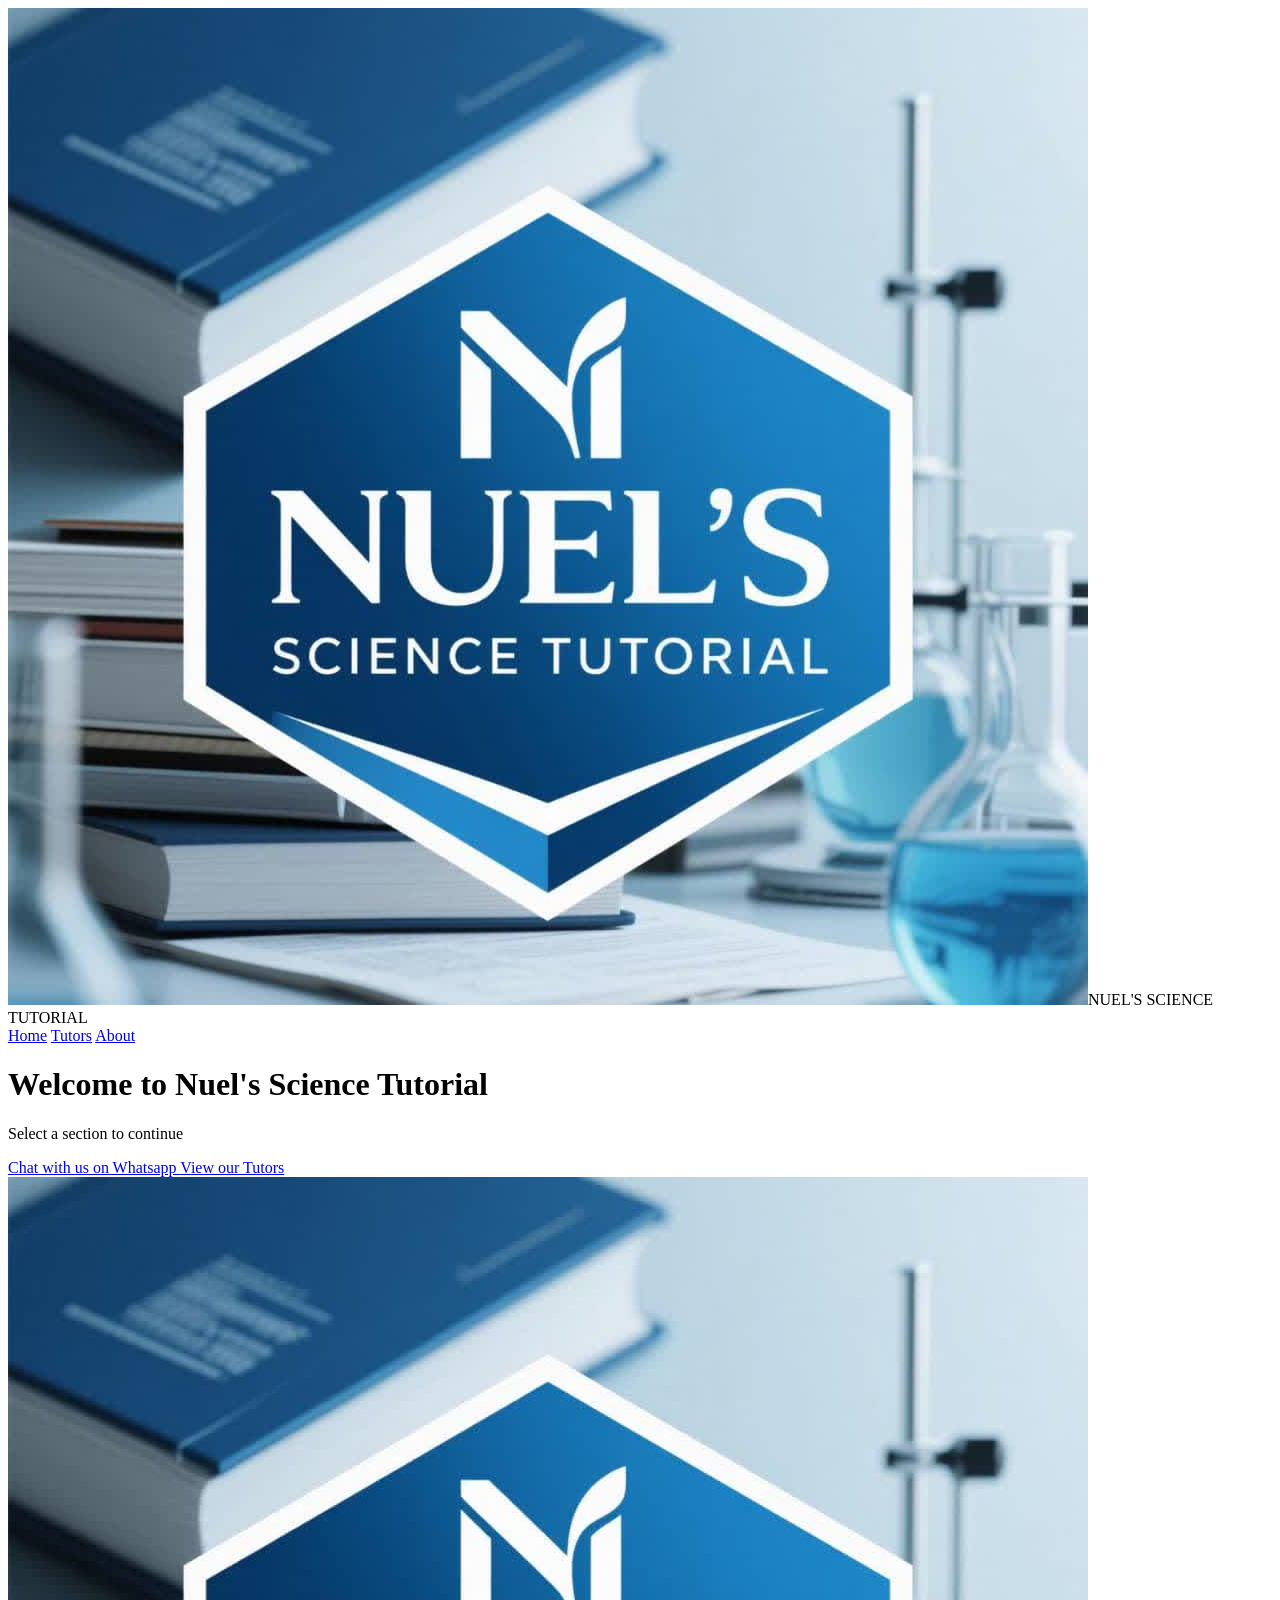
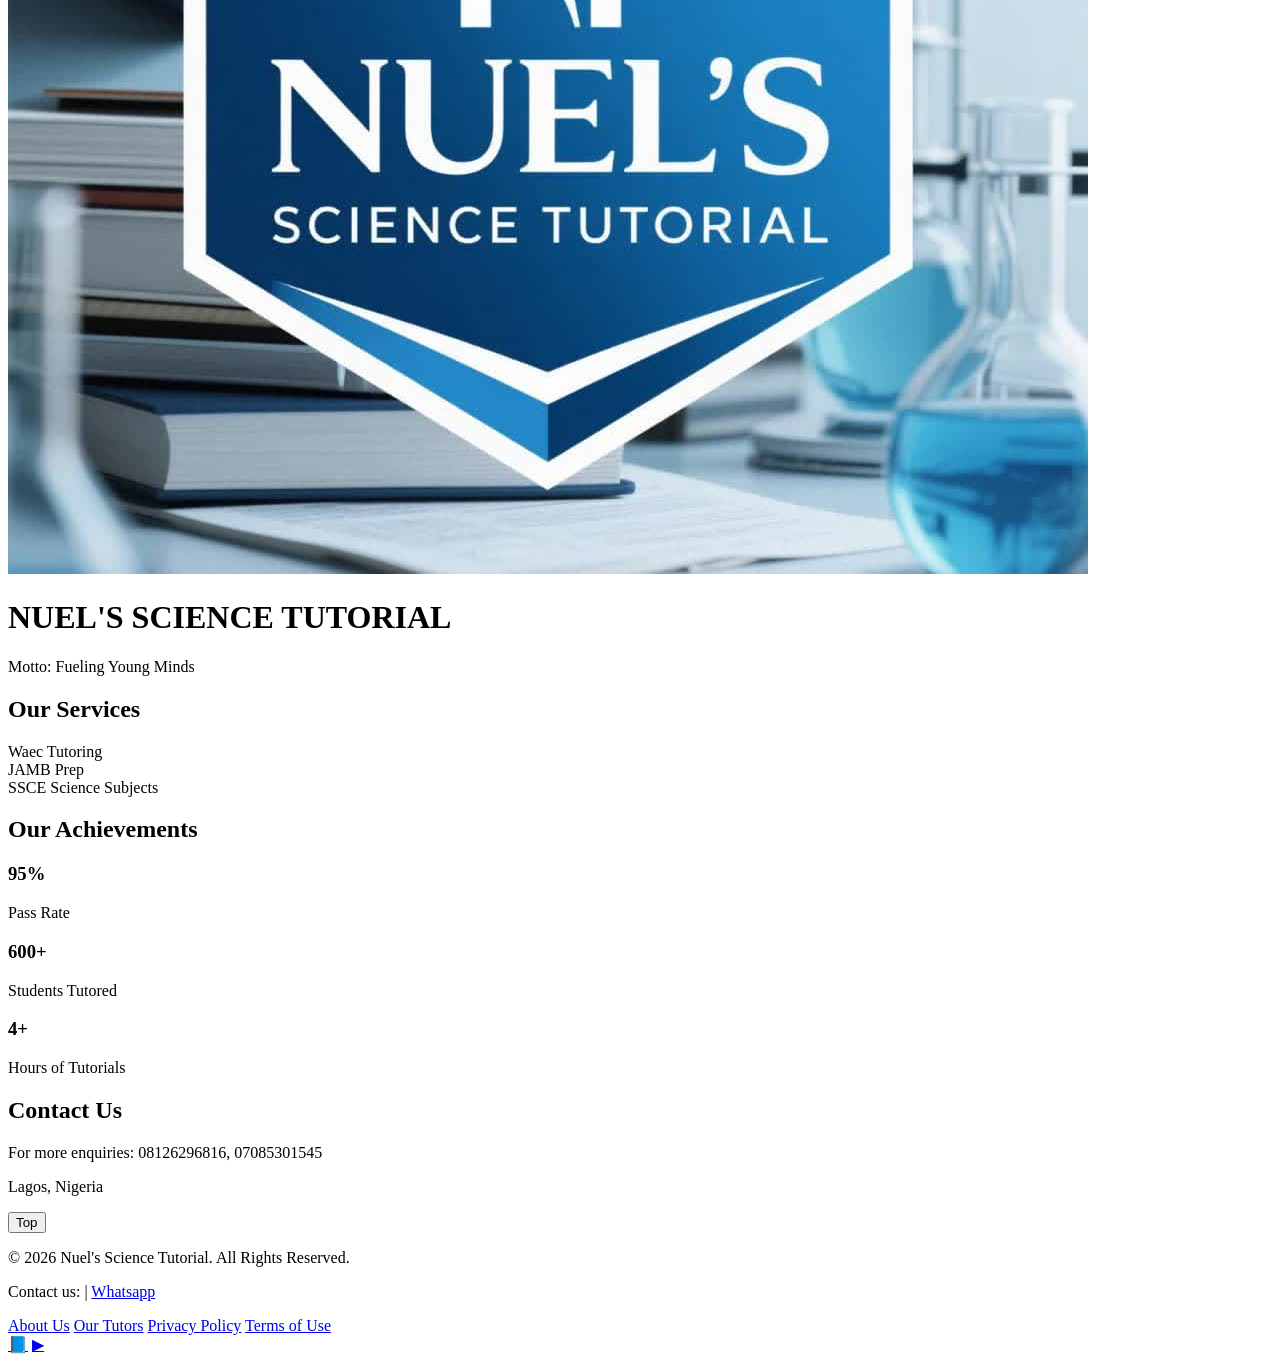
==== index.html @ d802f516 "Frotend Website" ====
<!DOCTYPE html>
<html lang="en">
<head>
    <meta charset="UTF-8">
    <meta name="viewport"
content="width=device-width, initial-scale=1.0">
    <title>NUEL'S SCIENCE TUTORIAL | Helping students Excel in WAEC, JAMB & Science Subjects</title>
    <link rel="stylesheet">
    <meta name="description" content="Nuel's Science Tutorial offers experrt tutoring for WAEC, JAMB,
    SSCE Science Subjects. Helping students succeed with practical lessons."
href="style.css">
</head>

<body>
  

  <!-- NAVIGATION -->
  <nav class="navbar">
    <div class="nav-logo">
      <img src="images/logo.png"
  alt="Logo"
      <span>NUEL'S SCIENCE TUTORIAL</span>
    </div>

    <div class="nav-links">
      <a href="index.html">Home</a>
      <a href="tutors.html">Tutors</a>
      <a href="about.html">About</a>
    </div>
  </nav>

<!-- HOME CONTENT -->
 <main class="home">
      <h1 class="lightning-text">Welcome to Nuel's Science Tutorial</h1>
      <section id="services"
    class="services">
      <p>Select a section to continue</p>
      <div class="welcome-buttons">
      <a
      href="https://wa.me/2348126296816?text=Good%20day%20sir,%20I%20want%20to%20make%20enquiry%20about%20NUEL%20SCIENCE
      %20can%20you%20send%20me%20more%20details?"
         target="_blank"
         class="whatsapp-btn">
            Chat with us on Whatsapp
      </a>

      

      <a href="tutors.html" 
      class="primary-btn">
             View our Tutors
      </a>
    </div>
    </main>
        

  <!-- Logo at the top -->
      <div class="logo-flyer">
        <img src="images/logo.png"
        alt="Logo">
         </div>

  <!-- Header -->
  <header>
    <h1>NUEL'S SCIENCE TUTORIAL</h1>
    <p>Motto: Fueling Young Minds</p> 

    <h2>Our Services</h2>
         <div class="card">Waec Tutoring</div>
         <div class="card">JAMB Prep</div>
         <div class="card">SSCE Science Subjects</div>
        </div>
      </section>

      <section class="stats">
        <h2>Our Achievements</h2>
        <div class="stats-cards">
          <div class="stat-card">
            <h3>95%</h3>
            <p>Pass Rate</p>
          </div>
          <div class="stat-card">
            <h3>600+</h3>
            <p>Students Tutored</p>
          </div>
            <div class="stat-card">
              <h3>4+</h3>
              <p>Hours of Tutorials</p>
            </div>
          </section>

  </header>

  
      

 
<!-- Contact Session  -->
<section id="contact">
  <h2>Contact Us</h2>
  <p> For more enquiries: 08126296816, 07085301545</p>
  <p> Lagos, Nigeria</p>
</section>

<script src="script.js"></script>

<button id="scrollTopBtn"> Top</button>
<script src="script.js"></script>

<footer class="site-footer">
  <div class="footer-container">

  <!-- Contact and Copyright -->
  <div class="footer-left">
    <p>© 2026 Nuel's Science Tutorial. All  Rights Reserved.</p>
    <p>
      Contact us: 
      <a
href="mailto:bamideledabira43@gmail.com"></a> |
        <a
href="https://wa.me/2348126296816?text=Good%20day%20sir,%20I%20want%20to%20make%20enquiry%20about%20NUEL%20SCIENCE
      %20can%20you%20send%20me%20more%20details?"
target="_blank">Whatsapp</a>
      </p>
    </div>

  <!-- Navigation Links -->
  <div class="footer-center">
    <a href="about.html">About Us</a>
    <a href="tutors.html">Our Tutors</a>
    <a href="privacy.html">Privacy Policy</a>
    <a href="terms.html">Terms of Use</a> 
  </div>

  <!-- Social Media -->
  <div class="footer-right">
    <a href="#" target="_blank">📘</a> <!-- Facebook -->
    <a href="#" target="-blank">▶</a>  <!-- YouTube-->
  </div>

  </div>
  </footer>


    </p>
</body>
</html>
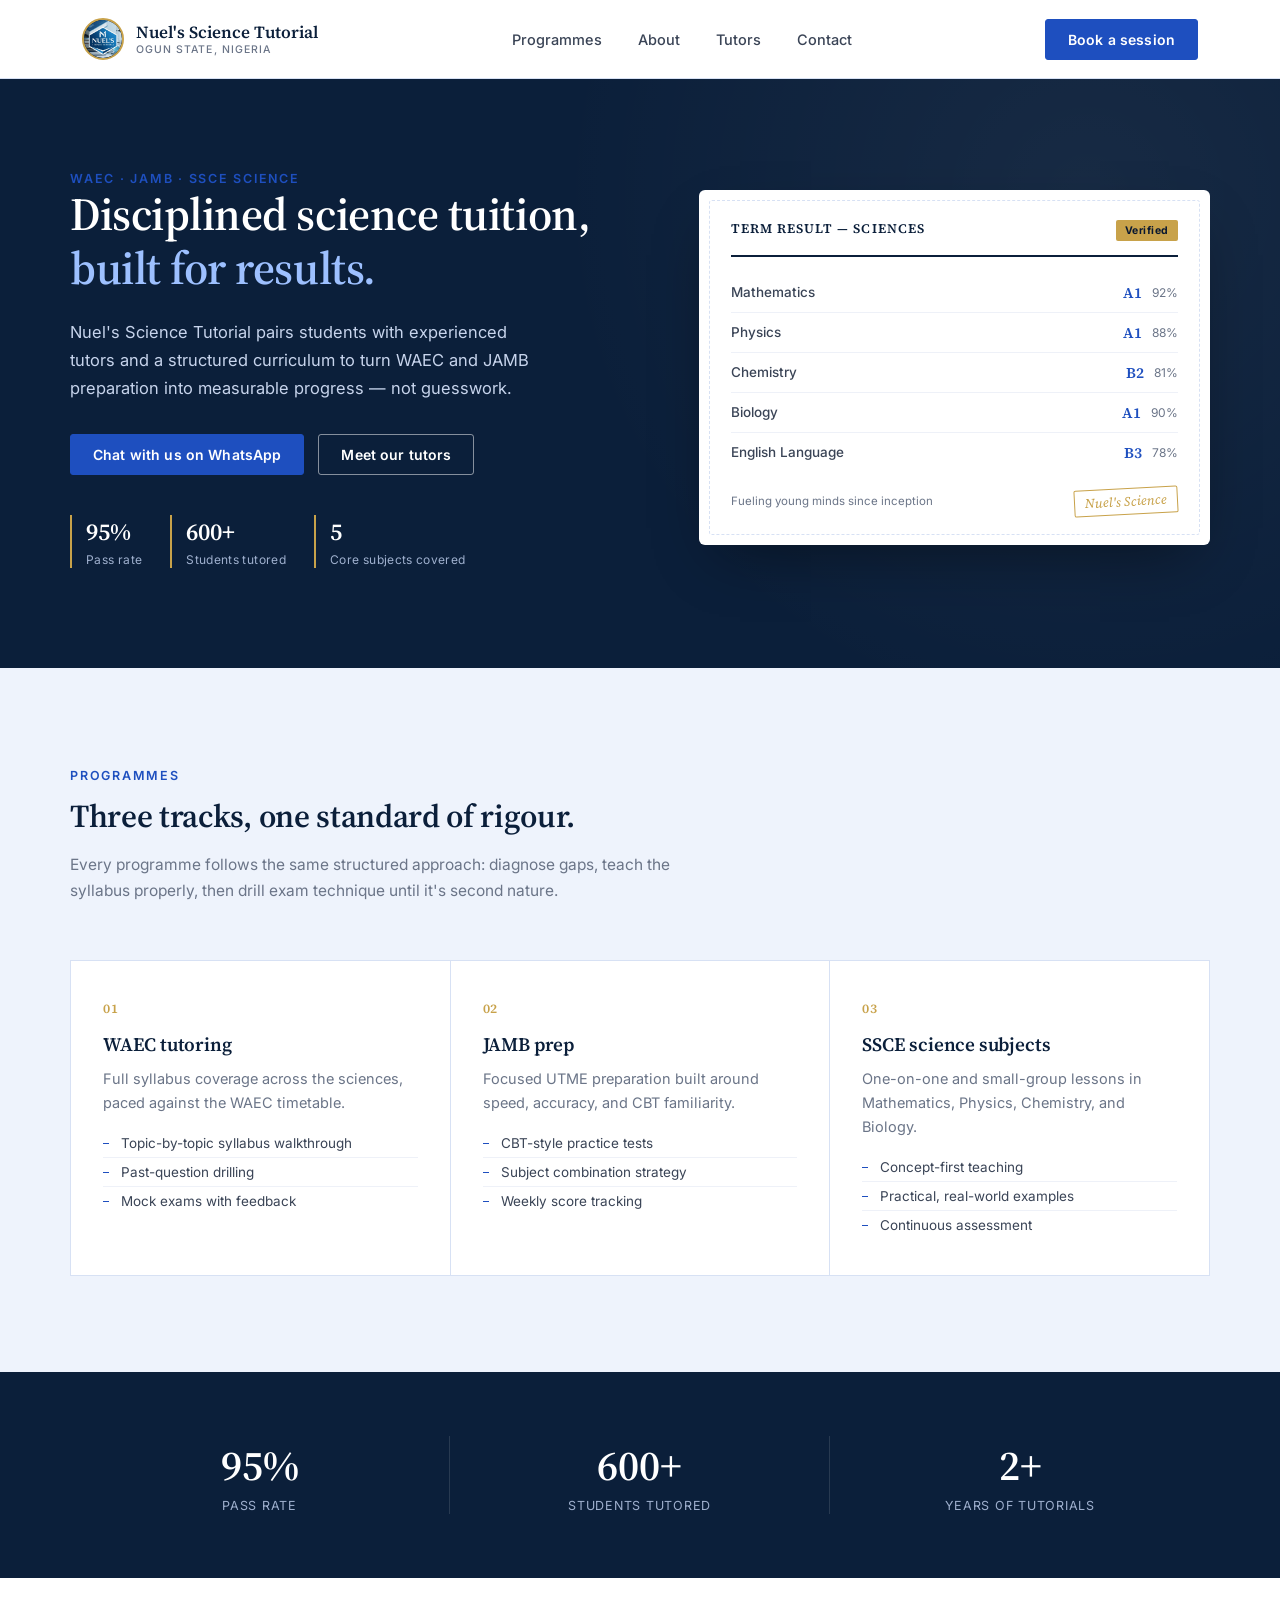
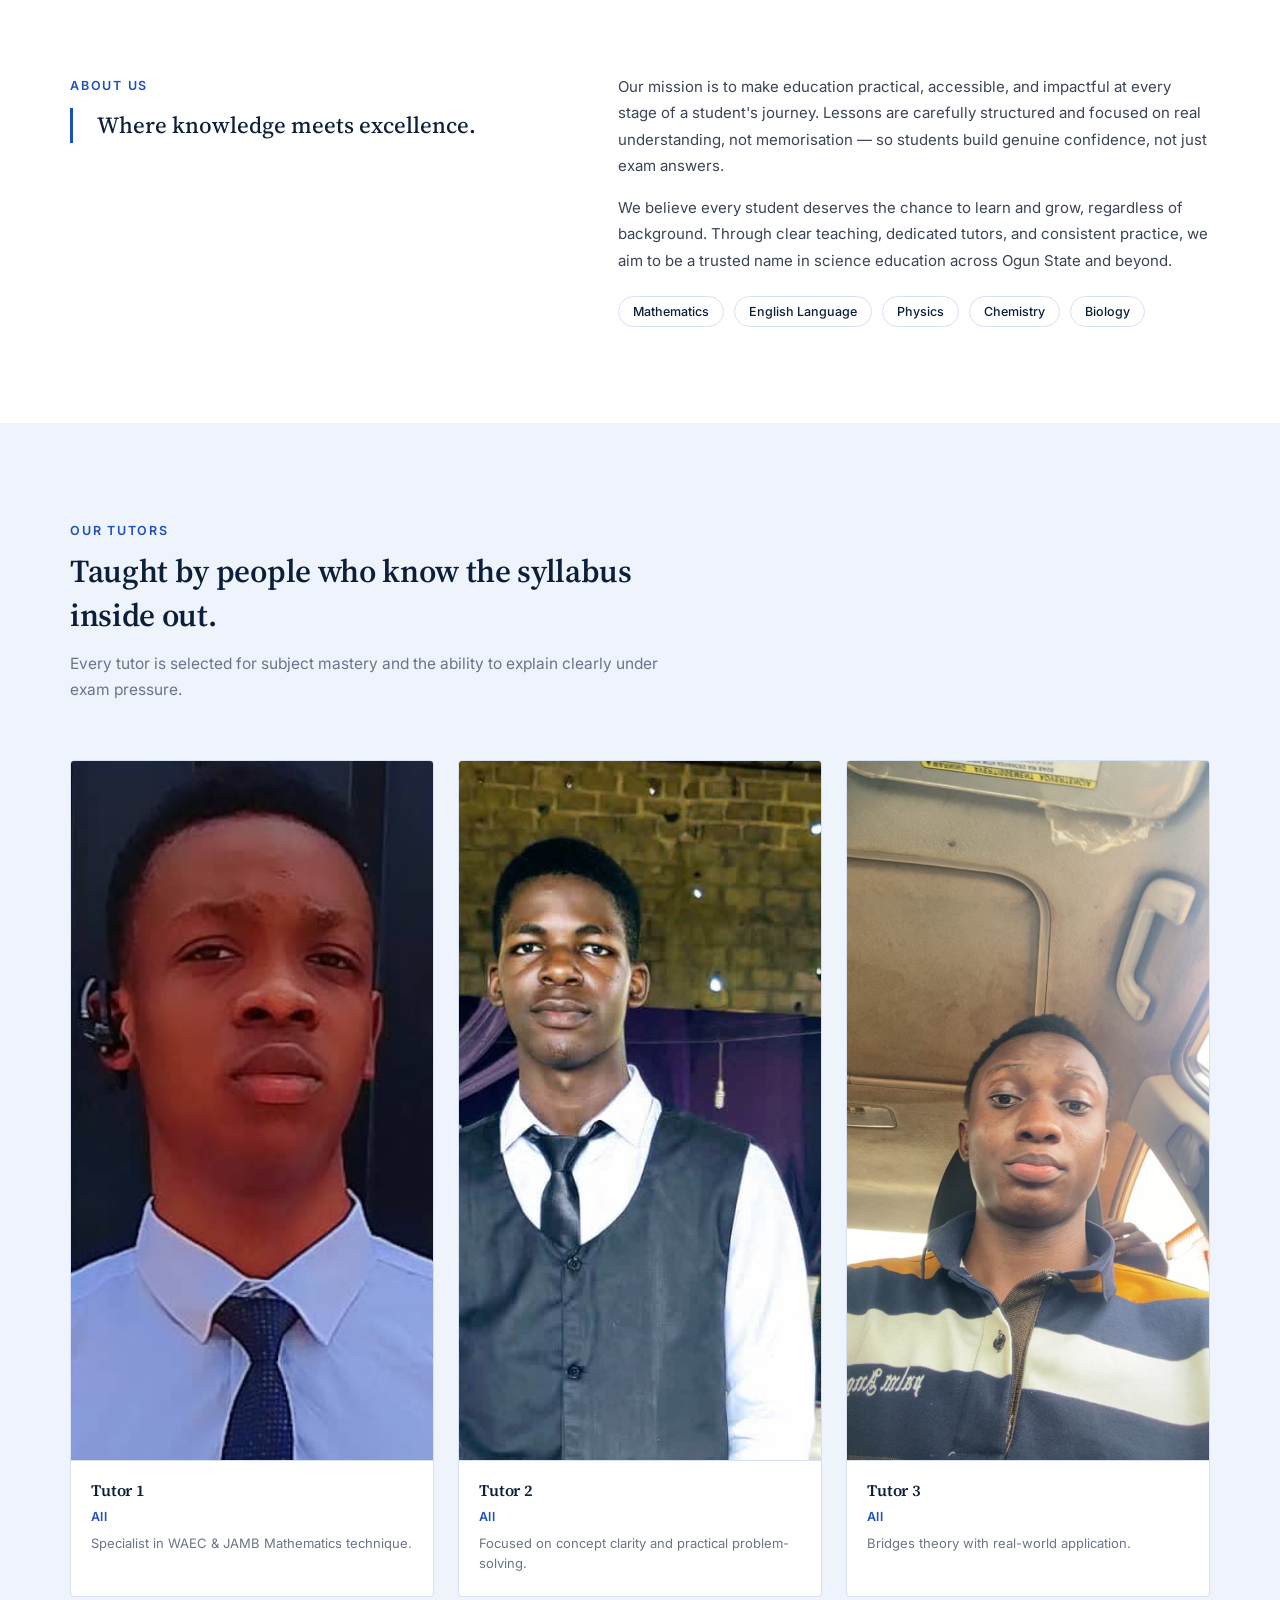
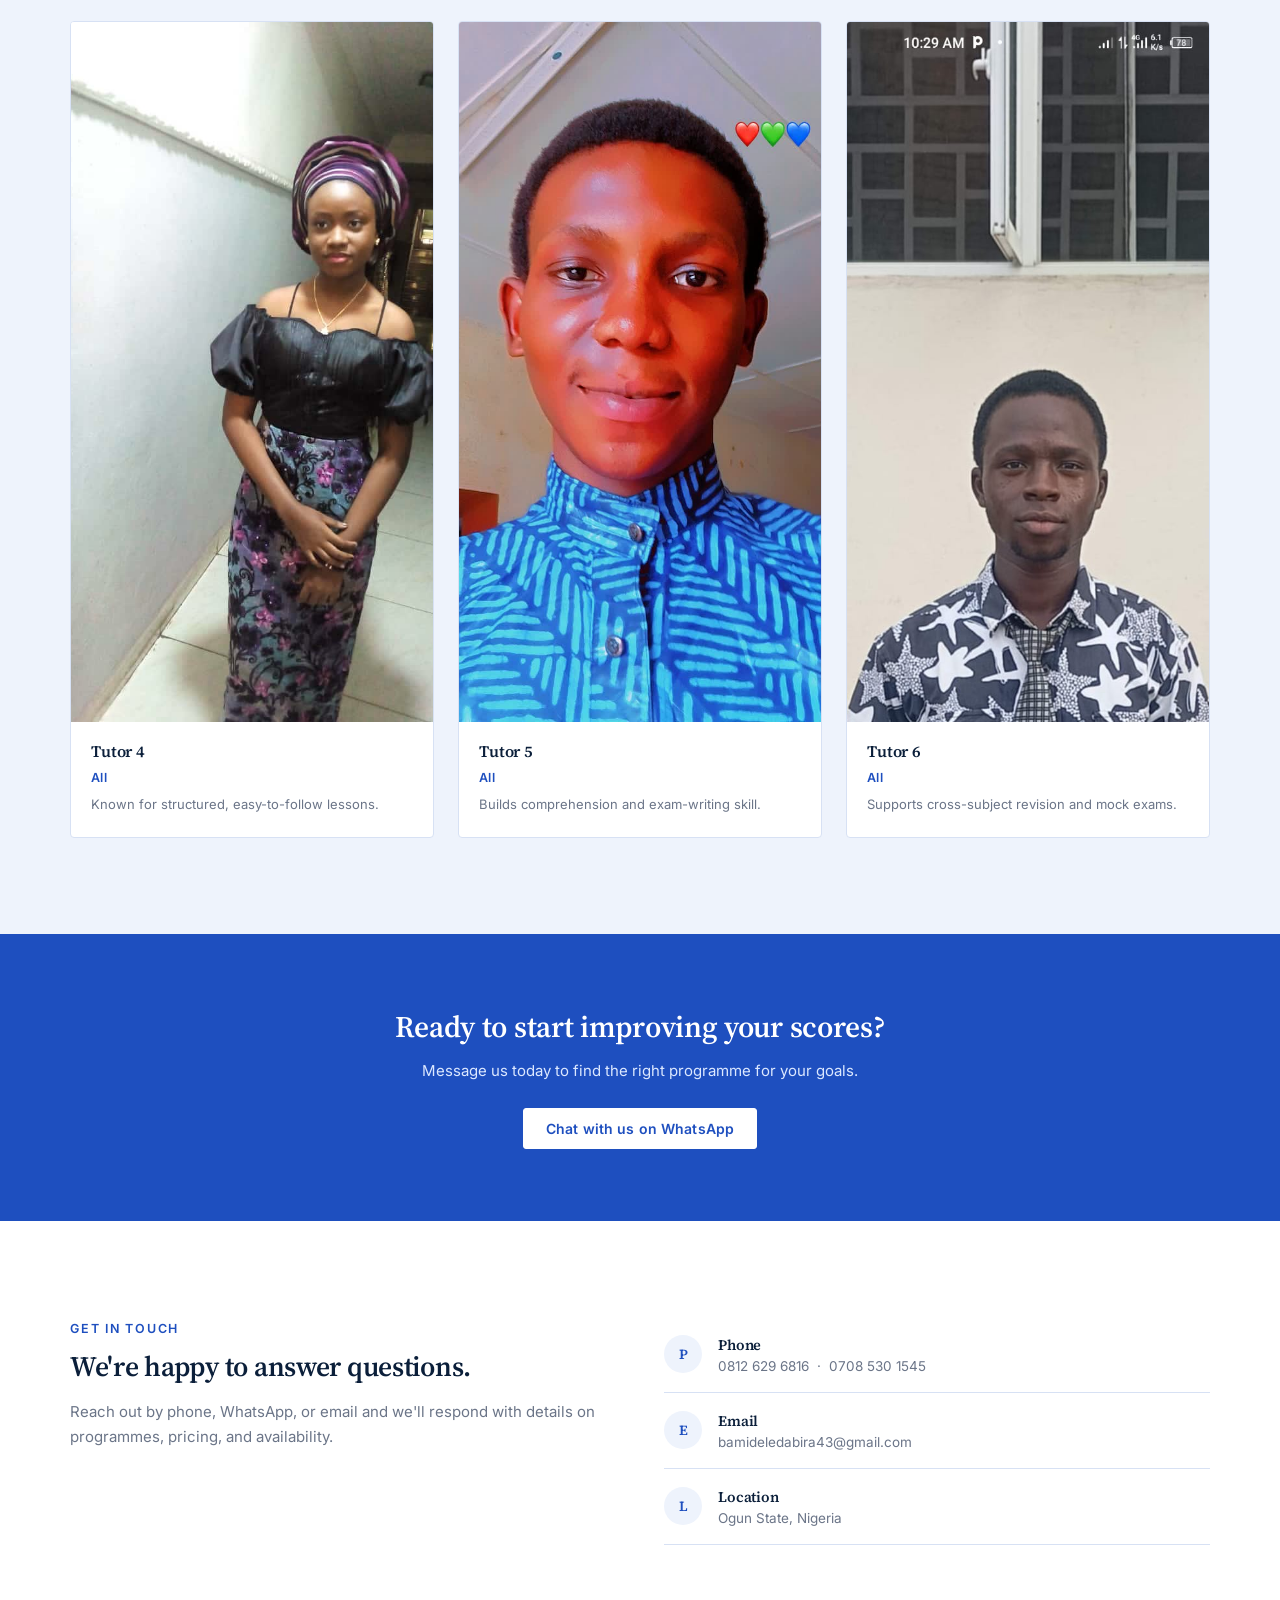
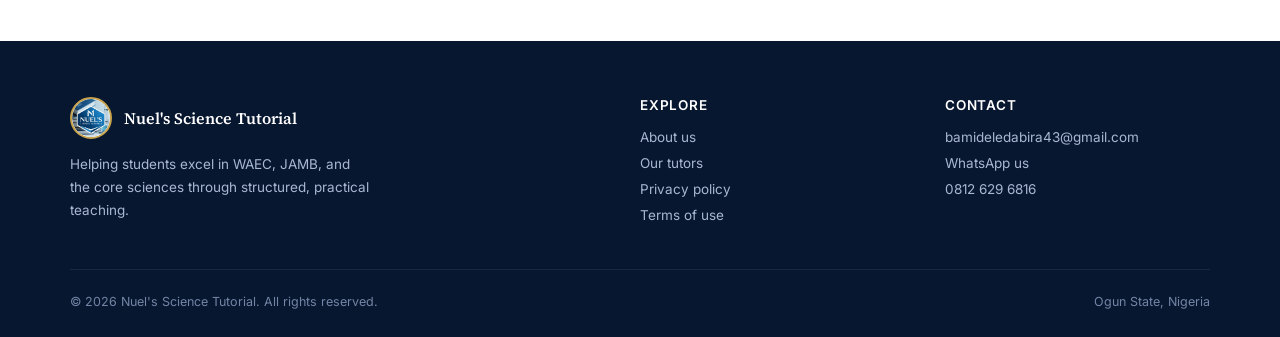
==== commit 3143097b: "refined" ====
--- a/index.html
+++ b/index.html
@@ -1,150 +1,566 @@
 <!DOCTYPE html>
 <html lang="en">
 <head>
-    <meta charset="UTF-8">
-    <meta name="viewport"
-content="width=device-width, initial-scale=1.0">
-    <title>NUEL'S SCIENCE TUTORIAL | Helping students Excel in WAEC, JAMB & Science Subjects</title>
-    <link rel="stylesheet">
-    <meta name="description" content="Nuel's Science Tutorial offers experrt tutoring for WAEC, JAMB,
-    SSCE Science Subjects. Helping students succeed with practical lessons."
-href="style.css">
+<meta charset="UTF-8">
+<meta name="viewport" content="width=device-width, initial-scale=1.0">
+<title>Nuel's Science Tutorial | WAEC, JAMB &amp; Science Tutoring in Ogun State</title>
+<meta name="description" content="Nuel's Science Tutorial helps students excel in WAEC, JAMB, and core science subjects through expert tutors and structured, practical lessons in Lagos, Nigeria.">
+<link rel="preconnect" href="https://fonts.googleapis.com">
+<link rel="preconnect" href="https://fonts.gstatic.com" crossorigin>
+<link href="https://fonts.googleapis.com/css2?family=Source+Serif+4:opsz,wght@8..60,400;8..60,500;8..60,600&family=Inter:wght@400;500;600;700&display=swap" rel="stylesheet">
+<style>
+  :root{
+    --navy:#0B1F3A;
+    --navy-deep:#081730;
+    --blue:#1E4FBF;
+    --blue-bright:#2C63E0;
+    --ice:#EEF3FC;
+    --white:#FFFFFF;
+    --slate:#3A4456;
+    --slate-light:#6B7588;
+    --line:#D7E1F4;
+    --gold:#C8A24A;
+  }
+  *{margin:0;padding:0;box-sizing:border-box;}
+  html{scroll-behavior:smooth;}
+  body{
+    font-family:'Inter',sans-serif;
+    color:var(--slate);
+    background:var(--white);
+    -webkit-font-smoothing:antialiased;
+    overflow-x:hidden;
+  }
+  h1,h2,h3,h4{
+    font-family:'Source Serif 4', serif;
+    color:var(--navy);
+    font-weight:600;
+    letter-spacing:-0.01em;
+  }
+  a{text-decoration:none;color:inherit;}
+  img{max-width:100%;display:block;}
+  .wrap{max-width:1180px;margin:0 auto;padding:0 32px;}
+  .eyebrow{
+    font-size:12.5px;
+    letter-spacing:0.14em;
+    text-transform:uppercase;
+    color:var(--blue);
+    font-weight:600;
+  }
+
+  /* ---------- HEADER ---------- */
+  header{
+    position:sticky;top:0;z-index:50;
+    background:rgba(255,255,255,0.92);
+    backdrop-filter:blur(10px);
+    border-bottom:1px solid var(--line);
+  }
+  .nav{
+    position: relative;
+    display:flex;align-items:center;justify-content:space-between;
+    padding:18px 32px;max-width:1180px;margin:0 auto;
+  }
+  .brand{display:flex;align-items:center;gap:12px;}
+  .brand-mark{width:42px;height:42px;border-radius:50%;background:var(--navy);display:flex;align-items:center;justify-content:center;color:var(--white);font-family:'Source Serif 4',serif;font-weight:700;font-size:17px;border:2px solid var(--gold);overflow:hidden;padding:0;}
+.brand-mark img{width:100%;height:100%;object-fit:cover;border-radius:50%;}
+  .brand-name{font-family:'Source Serif 4',serif;font-weight:600;font-size:17px;color:var(--navy);line-height:1.1;}
+  .brand-name span{display:block;font-family:'Inter',sans-serif;font-weight:500;font-size:10.5px;letter-spacing:0.1em;color:var(--slate-light);text-transform:uppercase;margin-top:2px;}
+  nav.links{display:flex;align-items:center;gap:36px;}
+nav.links a{font-size:14.5px;font-weight:500;color:var(--slate);}
+nav.links a:hover{color:var(--blue);}
+
+.burger{display:none;flex-direction:column;justify-content:center;gap:5px;width:32px;height:32px;background:none;border:none;cursor:pointer;padding:0;}
+.burger span{display:block;width:24px;height:2px;background:var(--navy);border-radius:1px;transition:transform .25s ease, opacity .25s ease;}
+.burger.open span:nth-child(1){transform:translateY(7px) rotate(45deg);}
+.burger.open span:nth-child(2){opacity:0;}
+.burger.open span:nth-child(3){transform:translateY(-7px) rotate(-45deg);}
+
+@media (max-width:920px){
+  .burger{display:flex;}
+  nav.links{
+    display:flex;flex-direction:column;align-items:flex-start;gap:0;
+    position:absolute;top:100%;left:0;right:0;
+    background:var(--white);border-bottom:1px solid var(--line);
+    max-height:0;overflow:hidden;
+    transition:max-height .3s ease;
+    z-index: 60;
+  }
+  nav.links.open{max-height:320px;}
+  nav.links a{width:100%;padding:14px 32px;border-bottom:1px solid var(--ice);font-size:15px;}
+}
+  .btn{
+    display:inline-flex;align-items:center;gap:8px;
+    background:var(--blue);color:var(--white);
+    padding:11px 22px;border-radius:3px;
+    font-size:14px;font-weight:600;letter-spacing:0.01em;
+    border:1px solid var(--blue);
+    transition:all .2s ease;
+  }
+  .btn:hover{background:var(--navy);border-color:var(--navy);}
+  .btn-outline{
+    background:transparent;color:var(--navy);border:1px solid var(--navy);
+  }
+  .btn-outline:hover{background:var(--navy);color:var(--white);}
+
+  /* ---------- HERO ---------- */
+  .hero{
+    background:var(--navy);
+    background-image:radial-gradient(circle at 85% 20%, rgba(255,255,255,0.05), transparent 45%);
+    color:var(--white);
+    padding:88px 0 100px;
+    position:relative;
+  }
+  .hero-grid{
+    display:grid;grid-template-columns:1.05fr 0.95fr;gap:64px;align-items:center;
+  }
+  .hero h1{
+    color:var(--white);
+    font-size:46px;line-height:1.18;font-weight:600;margin-bottom:22px;
+  }
+  .hero h1 em{font-style:normal;color:#9DC0FF;}
+  .hero p.lead{
+    font-size:16.5px;line-height:1.7;color:#C7D4EC;max-width:480px;margin-bottom:32px;
+  }
+  .hero-cta{display:flex;gap:14px;flex-wrap:wrap;}
+  .hero-meta{
+    display:flex;gap:28px;margin-top:40px;flex-wrap:wrap;
+  }
+  .hero-meta div{border-left:2px solid var(--gold);padding-left:14px;}
+  .hero-meta strong{display:block;font-family:'Source Serif 4',serif;font-size:24px;color:var(--white);font-weight:600;}
+  .hero-meta span{font-size:12px;color:#9FB0CE;letter-spacing:0.03em;}
+
+  /* Result-slip signature card */
+  .slip{
+    background:var(--white);
+    color:var(--navy);
+    border-radius:6px;
+    padding:30px 32px;
+    box-shadow:0 24px 60px -20px rgba(0,0,0,0.45);
+    position:relative;
+    transform:rotate(1.2deg);
+  }
+  .slip::before{
+    content:"";position:absolute;inset:10px;border:1px dashed var(--line);border-radius:3px;pointer-events:none;
+  }
+  .slip-head{
+    display:flex;justify-content:space-between;align-items:flex-start;
+    border-bottom:2px solid var(--navy);padding-bottom:14px;margin-bottom:16px;
+  }
+  .slip-head h4{font-size:13px;letter-spacing:0.08em;text-transform:uppercase;color:var(--navy);}
+  .slip-head .badge{
+    background:var(--gold);color:var(--navy-deep);font-size:10.5px;font-weight:700;
+    padding:4px 9px;border-radius:2px;letter-spacing:0.05em;
+  }
+  .slip-row{
+    display:grid;grid-template-columns:1fr auto auto;gap:10px;
+    font-size:13.5px;padding:9px 0;border-bottom:1px solid #EEF1F8;align-items:center;
+  }
+  .slip-row span.subj{color:var(--slate);font-weight:500;}
+  .slip-row span.grade{
+    font-family:'Source Serif 4',serif;font-weight:600;color:var(--blue);font-size:15px;
+  }
+  .slip-row span.pct{color:var(--slate-light);font-size:12px;}
+  .slip-foot{margin-top:16px;display:flex;justify-content:space-between;align-items:center;}
+  .slip-foot .stamp{
+    font-family:'Source Serif 4',serif;font-style:italic;color:var(--gold);font-size:13px;border:1px solid var(--gold);padding:4px 10px;border-radius:2px;
+    transform:rotate(-3deg);
+  }
+
+  /* ---------- SECTIONS GENERIC ---------- */
+  section{padding:96px 0;}
+  .section-head{max-width:620px;margin-bottom:56px;}
+  .section-head h2{font-size:32px;margin-top:10px;}
+  .section-head p{margin-top:14px;font-size:15.5px;line-height:1.7;color:var(--slate-light);}
+  .bg-ice{background:var(--ice);}
+
+  /* services */
+  .services-grid{display:grid;grid-template-columns:repeat(3,1fr);gap:1px;background:var(--line);border:1px solid var(--line);}
+  .service-card{
+    background:var(--white);padding:36px 32px;
+  }
+  .service-num{font-family:'Source Serif 4',serif;font-size:13px;color:var(--gold);font-weight:600;letter-spacing:0.05em;}
+  .service-card h3{font-size:19px;margin:14px 0 10px;}
+  .service-card p{font-size:14.5px;line-height:1.65;color:var(--slate-light);}
+  .service-list{margin-top:14px;list-style:none;}
+  .service-list li{
+    font-size:13.5px;color:var(--slate);padding:6px 0 6px 18px;position:relative;border-top:1px solid #EEF1F8;
+  }
+  .service-list li:first-child{border-top:none;}
+  .service-list li::before{
+    content:"";position:absolute;left:0;top:14px;width:6px;height:1px;background:var(--blue);
+  }
+
+  /* stats / achievements */
+  .stats-band{
+    background:var(--navy);color:var(--white);padding:64px 0;
+  }
+  .stats-grid{display:grid;grid-template-columns:repeat(3,1fr);}
+  .stat{text-align:center;border-right:1px solid rgba(255,255,255,0.12);padding:0 20px;}
+  .stat:last-child{border-right:none;}
+  .stat strong{
+    font-family:'Source Serif 4',serif;font-size:42px;font-weight:600;color:var(--white);display:block;
+  }
+  .stat span{font-size:12.5px;letter-spacing:0.06em;text-transform:uppercase;color:#9FB0CE;}
+
+  /* about teaser */
+  .about-grid{display:grid;grid-template-columns:0.9fr 1.1fr;gap:64px;align-items:flex-start;}
+  .about-grid .quote{
+    font-family:'Source Serif 4',serif;font-size:23px;line-height:1.5;color:var(--navy);font-weight:500;
+    border-left:3px solid var(--blue);padding-left:24px;
+  }
+  .about-grid .body p{font-size:15px;line-height:1.75;color:var(--slate);margin-bottom:16px;}
+  .pill-row{display:flex;flex-wrap:wrap;gap:10px;margin-top:22px;}
+  .pill{
+    border:1px solid var(--line);background:var(--white);padding:7px 14px;border-radius:30px;font-size:12.5px;font-weight:500;color:var(--navy);
+  }
+
+  /* tutors */
+  .tutors-grid{display:grid;grid-template-columns:repeat(3,1fr);gap:24px;}
+  .tutor-card{
+    background:var(--white);border:1px solid var(--line);border-radius:4px;overflow:hidden;
+    transition:box-shadow .25s ease, transform .25s ease;
+  }
+  .tutor-card:hover{box-shadow:0 18px 40px -22px rgba(11,31,58,0.35);transform:translateY(-3px);}
+  .tutor-photo{
+    height:700px;background:var(--ice);display:flex;align-items:center;justify-content:center;
+    color:var(--blue);font-family:'Source Serif 4',serif;font-size:30px;font-weight:600;
+    border-bottom:1px solid var(--line);
+  }
+  .tutor-photo img{width:100%;height:700px;object-fit: cover;object-position:top center;display:block;}
+  .tutor-info{padding:18px 20px 22px;}
+  .tutor-info h4{font-size:16px;margin-bottom:4px;}
+  .tutor-info .role{font-size:12.5px;color:var(--blue);font-weight:600;letter-spacing:0.02em;}
+  .tutor-info p{font-size:13px;color:var(--slate-light);margin-top:8px;line-height:1.6;}
+
+  /* CTA band */
+  .cta-band{
+    background:var(--blue);color:var(--white);padding:72px 0;text-align:center;
+  }
+  .cta-band h2{color:var(--white);font-size:30px;margin-bottom:14px;}
+  .cta-band p{color:#DCE8FF;font-size:15px;margin-bottom:28px;}
+  .cta-band .btn{background:var(--white);color:var(--blue);border-color:var(--white);}
+  .cta-band .btn:hover{background:var(--navy);color:var(--white);border-color:var(--navy);}
+
+  /* contact */
+  .contact-grid{display:grid;grid-template-columns:1fr 1fr;gap:48px;}
+  .contact-item{display:flex;gap:16px;padding:18px 0;border-bottom:1px solid var(--line);}
+  .contact-item .ic{
+    width:38px;height:38px;border-radius:50%;background:var(--ice);color:var(--blue);
+    display:flex;align-items:center;justify-content:center;font-weight:600;font-family:'Source Serif 4',serif;font-size:14px;flex-shrink:0;
+  }
+  .contact-item h4{font-size:14.5px;color:var(--navy);margin-bottom:3px;}
+  .contact-item p{font-size:13.5px;color:var(--slate-light);}
+
+  /* footer */
+  footer{background:var(--navy-deep);color:#A9B7D2;padding:56px 0 28px;}
+  .footer-grid{display:grid;grid-template-columns:2fr 1fr 1fr;gap:40px;padding-bottom:36px;border-bottom:1px solid rgba(255,255,255,0.08);}
+  .footer-brand{display:flex;align-items:center;gap:12px;margin-bottom:14px;}
+  footer h5{color:var(--white);font-size:13.5px;letter-spacing:0.06em;text-transform:uppercase;margin-bottom:16px;font-family:'Inter',sans-serif;font-weight:600;}
+  footer ul{list-style:none;}
+  footer li{margin-bottom:10px;font-size:13.5px;}
+  footer a:hover{color:var(--white);}
+  .footer-bottom{display:flex;justify-content:space-between;padding-top:24px;font-size:12.5px;color:#7385A6;flex-wrap:wrap;gap:10px;}
+
+  /* reveal on scroll */
+  .reveal{opacity:0;transform:translateY(16px);transition:opacity .6s ease, transform .6s ease;}
+  .reveal.in{opacity:1;transform:translateY(0);}
+
+  @media (max-width:920px){
+    .hero-grid{grid-template-columns:1fr;}
+    .slip{transform:none;max-width:420px;}
+    .services-grid,.tutors-grid{grid-template-columns:1fr;}
+    .stats-grid{grid-template-columns:1fr;gap:24px;}
+    .stat{border-right:none;border-bottom:1px solid rgba(255,255,255,0.12);padding-bottom:24px;}
+    .stat:last-child{border-bottom:none;}
+    .about-grid,.contact-grid,.footer-grid{grid-template-columns:1fr;}
+    .hero h1{font-size:34px;}
+  }
+  /* ===== universal mobile safety net ===== */
+html{-webkit-text-size-adjust:100%;}
+body{overflow-x:hidden;}
+img{max-width:100%;height:auto;}
+.wrap,.doc-wrap{padding-left:20px;padding-right:20px;}
+
+@media (max-width:600px){
+  .nav{padding:14px 20px;}
+  .brand-name{font-size:15px;}
+  .brand-name span{font-size:9.5px;}
+  .btn{padding:9px 16px;font-size:13px;}
+
+  section{padding:56px 0;}
+  .page-hero{padding:44px 0 36px;}
+  .page-hero h1{font-size:25px;}
+  .page-hero p{font-size:14px;}
+
+  h2{font-size:22px !important;}
+  .section-head h2{font-size:22px !important;}
+
+  .hero{padding:56px 0 64px;}
+  .hero h1{font-size:27px !important;}
+  .hero p.lead{font-size:14.5px;}
+  .hero-cta{flex-direction:column;align-items:stretch;}
+  .hero-cta .btn{justify-content:center;text-align:center;}
+  .hero-meta{gap:18px;}
+  .hero-meta strong{font-size:19px;}
+
+  .slip{padding:22px 18px;}
+  .slip-row{font-size:12.5px;grid-template-columns:1fr auto auto;}
+
+  .services-grid,.tutors-grid,.subjects-grid{grid-template-columns:1fr !important;}
+  .stat strong{font-size:32px;}
+
+  .about-grid,.mission-grid,.contact-grid{grid-template-columns:1fr !important;gap:32px !important;}
+
+  .doc-card{padding:24px 18px !important;}
+  .doc-card h2{font-size:16px;}
+  .doc-card p,.doc-card li{font-size:13.5px;}
+
+  .cta-band h2{font-size:22px;}
+  .footer-grid{grid-template-columns:1fr !important;gap:28px;}
+  .footer-bottom{flex-direction:column;align-items:flex-start;gap:6px;}
+}
+
+@media (max-width:380px){
+  .hero h1{font-size:23px !important;}
+  .brand-name span{display:none;}
+}
+</style>
 </head>
-
 <body>
-  
-
-  <!-- NAVIGATION -->
-  <nav class="navbar">
-    <div class="nav-logo">
-      <img src="images/logo.png"
-  alt="Logo"
-      <span>NUEL'S SCIENCE TUTORIAL</span>
-    </div>
-
-    <div class="nav-links">
-      <a href="index.html">Home</a>
+
+<header>
+  <div class="nav">
+    <a class="brand" href="#top">
+      <div class="brand-mark"><img src="/images/logo.png" alt="Nuel's Science Tutorial logo"></div>
+      <div class="brand-name">Nuel's Science Tutorial<span>Ogun State, Nigeria</span></div>
+    </a>
+    <nav class="links" id="navLinks">
+      <a href="#services">Programmes</a>
+      <a href="about.html">About</a>
       <a href="tutors.html">Tutors</a>
-      <a href="about.html">About</a>
-    </div>
-  </nav>
-
-<!-- HOME CONTENT -->
- <main class="home">
-      <h1 class="lightning-text">Welcome to Nuel's Science Tutorial</h1>
-      <section id="services"
-    class="services">
-      <p>Select a section to continue</p>
-      <div class="welcome-buttons">
-      <a
-      href="https://wa.me/2348126296816?text=Good%20day%20sir,%20I%20want%20to%20make%20enquiry%20about%20NUEL%20SCIENCE
-      %20can%20you%20send%20me%20more%20details?"
-         target="_blank"
-         class="whatsapp-btn">
-            Chat with us on Whatsapp
-      </a>
-
-      
-
-      <a href="tutors.html" 
-      class="primary-btn">
-             View our Tutors
-      </a>
-    </div>
-    </main>
-        
-
-  <!-- Logo at the top -->
-      <div class="logo-flyer">
-        <img src="images/logo.png"
-        alt="Logo">
-         </div>
-
-  <!-- Header -->
-  <header>
-    <h1>NUEL'S SCIENCE TUTORIAL</h1>
-    <p>Motto: Fueling Young Minds</p> 
-
-    <h2>Our Services</h2>
-         <div class="card">Waec Tutoring</div>
-         <div class="card">JAMB Prep</div>
-         <div class="card">SSCE Science Subjects</div>
+      <a href="#contact">Contact</a>
+    </nav>
+    <button class="burger" id="burgerBtn" aria-label="Toggle menu" aria-expanded="false">
+      <span></span><span></span><span></span>
+    </button>
+    <a class="btn" href="https://wa.me/2348126296816?text=Good%20day%2C%20I%27d%20like%20to%20enquire%20about%20Nuel%27s%20Science%20Tutorial.">Book a session</a>
+  </div>
+</header>
+
+<section class="hero" id="top">
+  <div class="wrap hero-grid">
+    <div>
+      <span class="eyebrow">WAEC · JAMB · SSCE Science</span>
+      <h1>Disciplined science tuition, <em>built for results.</em></h1>
+      <p class="lead">Nuel's Science Tutorial pairs students with experienced tutors and a structured curriculum to turn WAEC and JAMB preparation into measurable progress — not guesswork.</p>
+      <div class="hero-cta">
+        <a class="btn" href="https://wa.me/2348126296816?text=Good%20day%2C%20I%27d%20like%20to%20enquire%20about%20Nuel%27s%20Science%20Tutorial.">Chat with us on WhatsApp</a>
+        <a class="btn btn-outline" style="color:#fff;border-color:rgba(255,255,255,0.5);" href="#tutors">Meet our tutors</a>
+      </div>
+      <div class="hero-meta">
+        <div><strong>95%</strong><span>Pass rate</span></div>
+        <div><strong>600+</strong><span>Students tutored</span></div>
+        <div><strong>5</strong><span>Core subjects covered</span></div>
+      </div>
+    </div>
+
+    <div class="slip reveal">
+      <div class="slip-head">
+        <h4>Term result &mdash; Sciences</h4>
+        <span class="badge">Verified</span>
+      </div>
+      <div class="slip-row"><span class="subj">Mathematics</span><span class="grade">A1</span><span class="pct">92%</span></div>
+      <div class="slip-row"><span class="subj">Physics</span><span class="grade">A1</span><span class="pct">88%</span></div>
+      <div class="slip-row"><span class="subj">Chemistry</span><span class="grade">B2</span><span class="pct">81%</span></div>
+      <div class="slip-row"><span class="subj">Biology</span><span class="grade">A1</span><span class="pct">90%</span></div>
+      <div class="slip-row" style="border-bottom:none;"><span class="subj">English Language</span><span class="grade">B3</span><span class="pct">78%</span></div>
+      <div class="slip-foot">
+        <span style="font-size:11.5px;color:var(--slate-light);">Fueling young minds since inception</span>
+        <span class="stamp">Nuel's Science</span>
+      </div>
+    </div>
+  </div>
+</section>
+
+<section id="services" class="bg-ice">
+  <div class="wrap">
+    <div class="section-head">
+      <span class="eyebrow">Programmes</span>
+      <h2>Three tracks, one standard of rigour.</h2>
+      <p>Every programme follows the same structured approach: diagnose gaps, teach the syllabus properly, then drill exam technique until it's second nature.</p>
+    </div>
+    <div class="services-grid">
+      <div class="service-card reveal">
+        <span class="service-num">01</span>
+        <h3>WAEC tutoring</h3>
+        <p>Full syllabus coverage across the sciences, paced against the WAEC timetable.</p>
+        <ul class="service-list">
+          <li>Topic-by-topic syllabus walkthrough</li>
+          <li>Past-question drilling</li>
+          <li>Mock exams with feedback</li>
+        </ul>
+      </div>
+      <div class="service-card reveal">
+        <span class="service-num">02</span>
+        <h3>JAMB prep</h3>
+        <p>Focused UTME preparation built around speed, accuracy, and CBT familiarity.</p>
+        <ul class="service-list">
+          <li>CBT-style practice tests</li>
+          <li>Subject combination strategy</li>
+          <li>Weekly score tracking</li>
+        </ul>
+      </div>
+      <div class="service-card reveal">
+        <span class="service-num">03</span>
+        <h3>SSCE science subjects</h3>
+        <p>One-on-one and small-group lessons in Mathematics, Physics, Chemistry, and Biology.</p>
+        <ul class="service-list">
+          <li>Concept-first teaching</li>
+          <li>Practical, real-world examples</li>
+          <li>Continuous assessment</li>
+        </ul>
+      </div>
+    </div>
+  </div>
+</section>
+
+<div class="stats-band">
+  <div class="wrap stats-grid">
+    <div class="stat reveal"><strong>95%</strong><span>Pass rate</span></div>
+    <div class="stat reveal"><strong>600+</strong><span>Students tutored</span></div>
+    <div class="stat reveal"><strong>2+</strong><span>Years of tutorials</span></div>
+  </div>
+</div>
+
+<section id="about">
+  <div class="wrap about-grid">
+    <div>
+      <span class="eyebrow">About us</span>
+      <p class="quote" style="margin-top:14px;">Where knowledge meets excellence.</p>
+    </div>
+    <div class="body">
+      <p>Our mission is to make education practical, accessible, and impactful at every stage of a student's journey. Lessons are carefully structured and focused on real understanding, not memorisation &mdash; so students build genuine confidence, not just exam answers.</p>
+      <p>We believe every student deserves the chance to learn and grow, regardless of background. Through clear teaching, dedicated tutors, and consistent practice, we aim to be a trusted name in science education across Ogun State and beyond.</p>
+      <div class="pill-row">
+        <span class="pill">Mathematics</span>
+        <span class="pill">English Language</span>
+        <span class="pill">Physics</span>
+        <span class="pill">Chemistry</span>
+        <span class="pill">Biology</span>
+      </div>
+    </div>
+  </div>
+</section>
+
+<section id="tutors" class="bg-ice">
+  <div class="wrap">
+    <div class="section-head">
+      <span class="eyebrow">Our tutors</span>
+      <h2>Taught by people who know the syllabus inside out.</h2>
+      <p>Every tutor is selected for subject mastery and the ability to explain clearly under exam pressure.</p>
+    </div>
+    <div class="tutors-grid">
+      <div class="tutor-card reveal"><div class="tutor-photo"><img src="images/tutor1.jpg"></div><div class="tutor-info"><h4>Tutor 1</h4><span class="role">All</span><p>Specialist in WAEC &amp; JAMB Mathematics technique.</p></div></div>
+      <div class="tutor-card reveal"><div class="tutor-photo"><img src="images/tutor2.jpg"></div><div class="tutor-info"><h4>Tutor 2</h4><span class="role">All</span><p>Focused on concept clarity and practical problem-solving.</p></div></div>
+      <div class="tutor-card reveal"><div class="tutor-photo"><img src="images/tutor3.jpg"></div><div class="tutor-info"><h4>Tutor 3</h4><span class="role">All</span><p>Bridges theory with real-world application.</p></div></div>
+      <div class="tutor-card reveal"><div class="tutor-photo"><img src="images/tutor4.jpg"></div><div class="tutor-info"><h4>Tutor 4</h4><span class="role">All</span><p>Known for structured, easy-to-follow lessons.</p></div></div>
+      <div class="tutor-card reveal"><div class="tutor-photo"><img src="images/tutor5.jpg"></div><div class="tutor-info"><h4>Tutor 5</h4><span class="role">All</span><p>Builds comprehension and exam-writing skill.</p></div></div>
+      <div class="tutor-card reveal"><div class="tutor-photo"><img src="images/tutor6.jpg"></div><div class="tutor-info"><h4>Tutor 6</h4><span class="role">All</span><p>Supports cross-subject revision and mock exams.</p></div></div>
+    </div>
+  </div>
+</section>
+
+<div class="cta-band">
+  <div class="wrap">
+    <h2>Ready to start improving your scores?</h2>
+    <p>Message us today to find the right programme for your goals.</p>
+    <a class="btn" href="https://wa.me/2348126296816?text=Good%20day%2C%20I%27d%20like%20to%20enquire%20about%20Nuel%27s%20Science%20Tutorial.">Chat with us on WhatsApp</a>
+  </div>
+</div>
+
+<section id="contact">
+  <div class="wrap contact-grid">
+    <div>
+      <span class="eyebrow">Get in touch</span>
+      <h2 style="margin-top:10px;font-size:28px;">We're happy to answer questions.</h2>
+      <p style="margin-top:14px;font-size:15px;color:var(--slate-light);line-height:1.7;">Reach out by phone, WhatsApp, or email and we'll respond with details on programmes, pricing, and availability.</p>
+    </div>
+    <div>
+      <div class="contact-item">
+        <div class="ic">P</div>
+        <div><h4>Phone</h4><p>0812 629 6816 &nbsp;&middot;&nbsp; 0708 530 1545</p></div>
+      </div>
+      <div class="contact-item">
+        <div class="ic">E</div>
+        <div><h4>Email</h4><p>bamideledabira43@gmail.com</p></div>
+      </div>
+      <div class="contact-item">
+        <div class="ic">L</div>
+        <div><h4>Location</h4><p>Ogun State, Nigeria</p></div>
+      </div>
+    </div>
+  </div>
+</section>
+
+<footer>
+  <div class="wrap">
+    <div class="footer-grid">
+      <div>
+        <div class="footer-brand">
+          <div class="brand-mark" style="background:#fff;color:var(--navy);"><img src="/images/logo.png" alt="Nuel's Science Tutorial logo"></div>
+          <div style="color:#fff;font-family:'Source Serif 4',serif;font-weight:600;">Nuel's Science Tutorial</div>
         </div>
-      </section>
-
-      <section class="stats">
-        <h2>Our Achievements</h2>
-        <div class="stats-cards">
-          <div class="stat-card">
-            <h3>95%</h3>
-            <p>Pass Rate</p>
-          </div>
-          <div class="stat-card">
-            <h3>600+</h3>
-            <p>Students Tutored</p>
-          </div>
-            <div class="stat-card">
-              <h3>4+</h3>
-              <p>Hours of Tutorials</p>
-            </div>
-          </section>
-
-  </header>
-
-  
-      
-
- 
-<!-- Contact Session  -->
-<section id="contact">
-  <h2>Contact Us</h2>
-  <p> For more enquiries: 08126296816, 07085301545</p>
-  <p> Lagos, Nigeria</p>
-</section>
-
-<script src="script.js"></script>
-
-<button id="scrollTopBtn"> Top</button>
-<script src="script.js"></script>
-
-<footer class="site-footer">
-  <div class="footer-container">
-
-  <!-- Contact and Copyright -->
-  <div class="footer-left">
-    <p>© 2026 Nuel's Science Tutorial. All  Rights Reserved.</p>
-    <p>
-      Contact us: 
-      <a
-href="mailto:bamideledabira43@gmail.com"></a> |
-        <a
-href="https://wa.me/2348126296816?text=Good%20day%20sir,%20I%20want%20to%20make%20enquiry%20about%20NUEL%20SCIENCE
-      %20can%20you%20send%20me%20more%20details?"
-target="_blank">Whatsapp</a>
-      </p>
-    </div>
-
-  <!-- Navigation Links -->
-  <div class="footer-center">
-    <a href="about.html">About Us</a>
-    <a href="tutors.html">Our Tutors</a>
-    <a href="privacy.html">Privacy Policy</a>
-    <a href="terms.html">Terms of Use</a> 
-  </div>
-
-  <!-- Social Media -->
-  <div class="footer-right">
-    <a href="#" target="_blank">📘</a> <!-- Facebook -->
-    <a href="#" target="-blank">▶</a>  <!-- YouTube-->
-  </div>
-
-  </div>
-  </footer>
-
-
-    </p>
+        <p style="font-size:13.5px;line-height:1.7;max-width:300px;">Helping students excel in WAEC, JAMB, and the core sciences through structured, practical teaching.</p>
+      </div>
+      <div>
+        <h5>Explore</h5>
+        <ul>
+          <li><a href="about.html">About us</a></li>
+          <li><a href="tutors.html">Our tutors</a></li>
+          <li><a href="privacy.html">Privacy policy</a></li>
+          <li><a href="terms.html">Terms of use</a></li>
+        </ul>
+      </div>
+      <div>
+        <h5>Contact</h5>
+        <ul>
+          <li><a href="mailto:bamideledabira43@gmail.com">bamideledabira43@gmail.com</a></li>
+          <li><a href="https://wa.me/2348126296816">WhatsApp us</a></li>
+          <li>0812 629 6816</li>
+        </ul>
+      </div>
+    </div>
+    <div class="footer-bottom">
+      <span>&copy; 2026 Nuel's Science Tutorial. All rights reserved.</span>
+      <span>Ogun State, Nigeria</span>
+    </div>
+  </div>
+</footer>
+
+<script>
+  const els = document.querySelectorAll('.reveal');
+  const obs = new IntersectionObserver((entries)=>{
+    entries.forEach(e=>{ if(e.isIntersecting){ e.target.classList.add('in'); } });
+  },{threshold:0.15});
+  els.forEach(el=>obs.observe(el));
+</script>
+
+<script>
+  const burgerBtn = document.getElementById('burgerBtn');
+  const navLinks = document.getElementById('navLinks');
+  burgerBtn.addEventListener('click', () => {
+    const isOpen = navLinks.classList.toggle('open');
+    burgerBtn.classList.toggle('open');
+    burgerBtn.setAttribute('aria-expanded', isOpen);
+  });
+  navLinks.querySelectorAll('a').forEach(a => {
+    a.addEventListener('click', () => {
+      navLinks.classList.remove('open');
+      burgerBtn.classList.remove('open');
+      burgerBtn.setAttribute('aria-expanded', false);
+    });
+  });
+</script>
+
+
 </body>
 </html>
-
-
-      
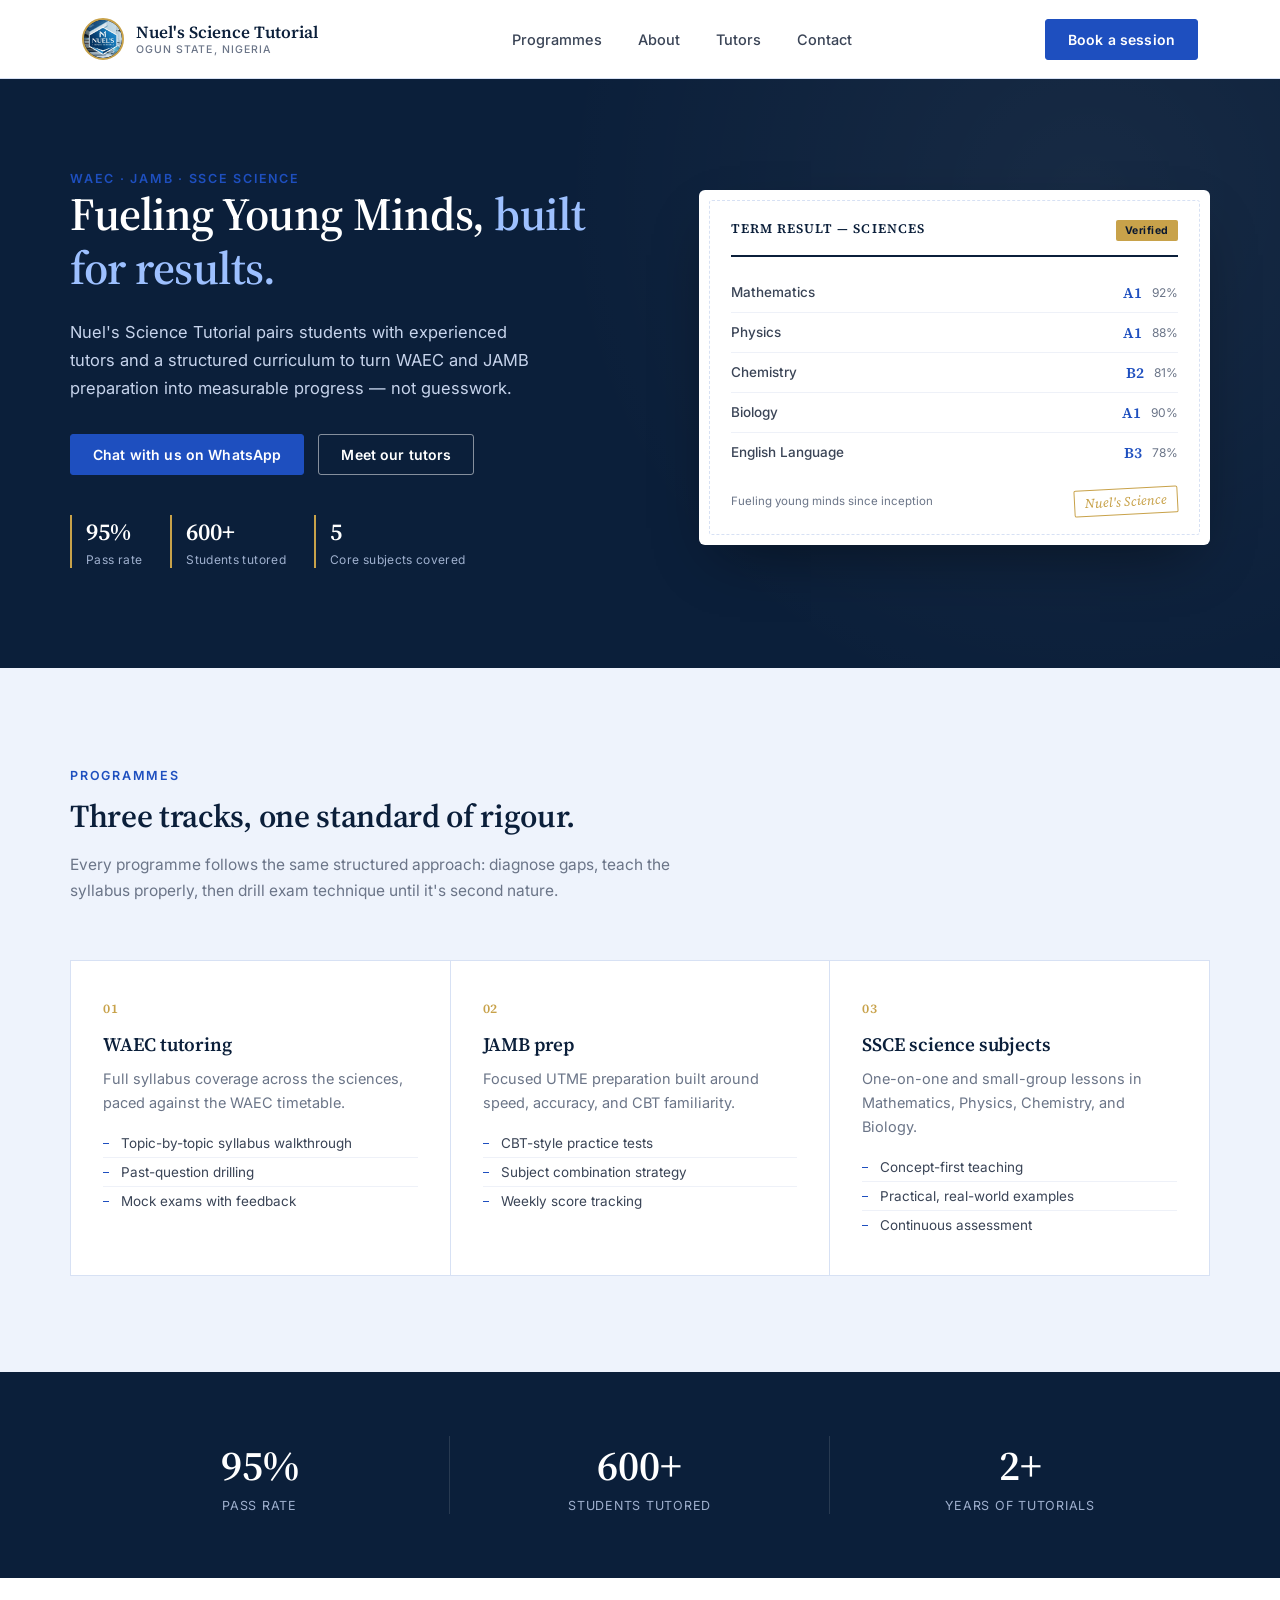
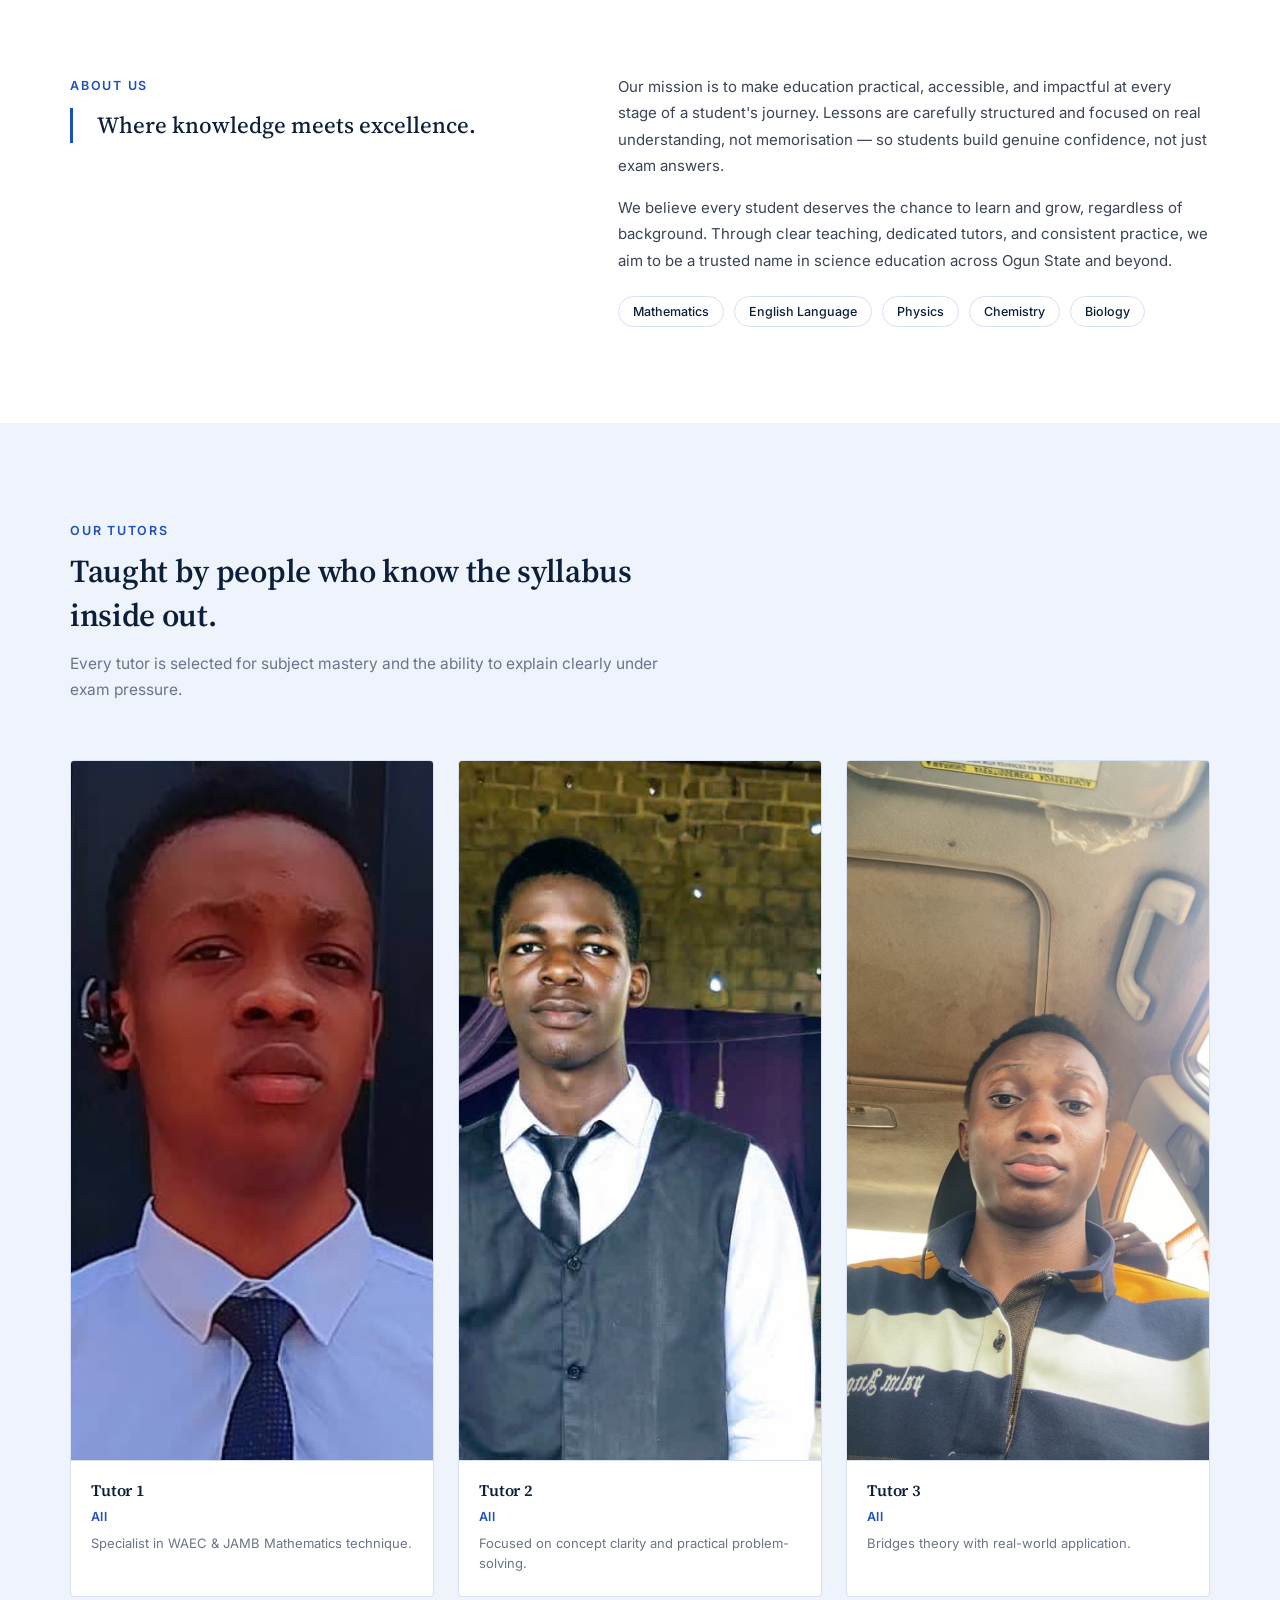
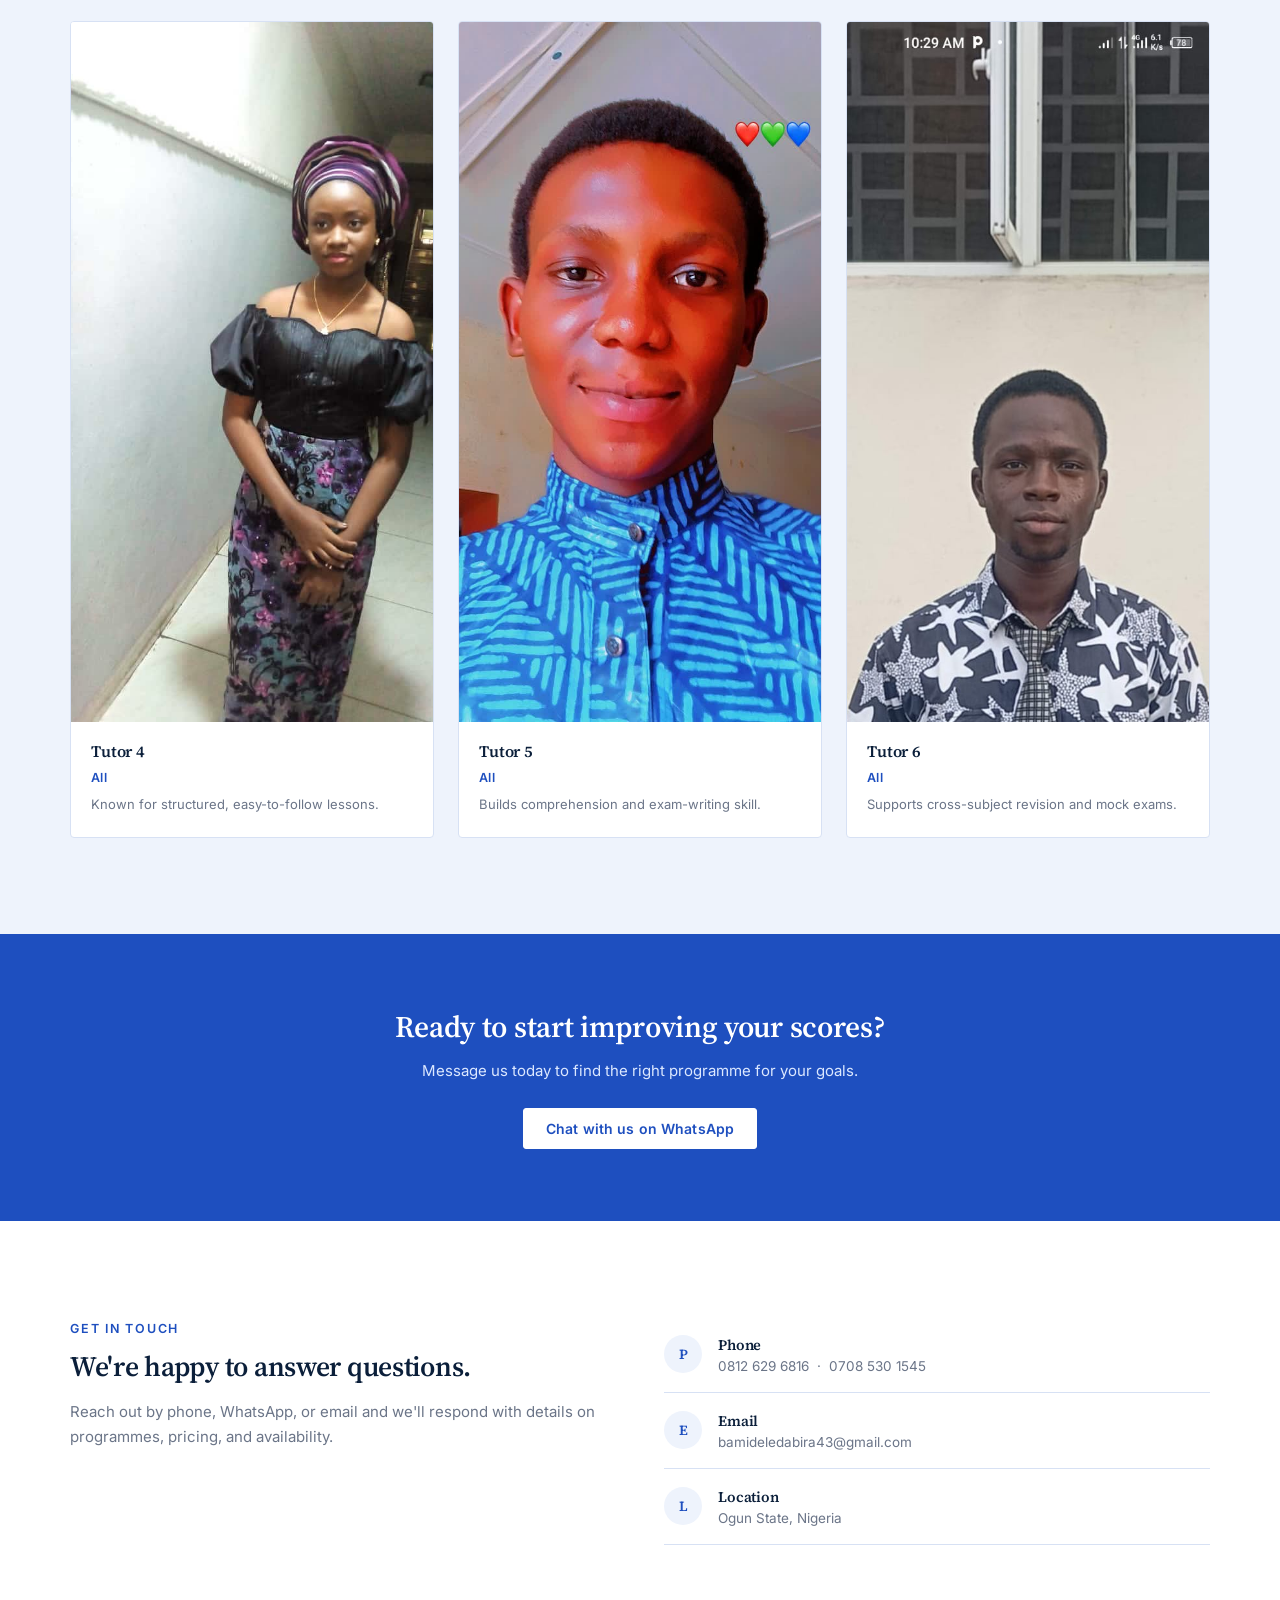
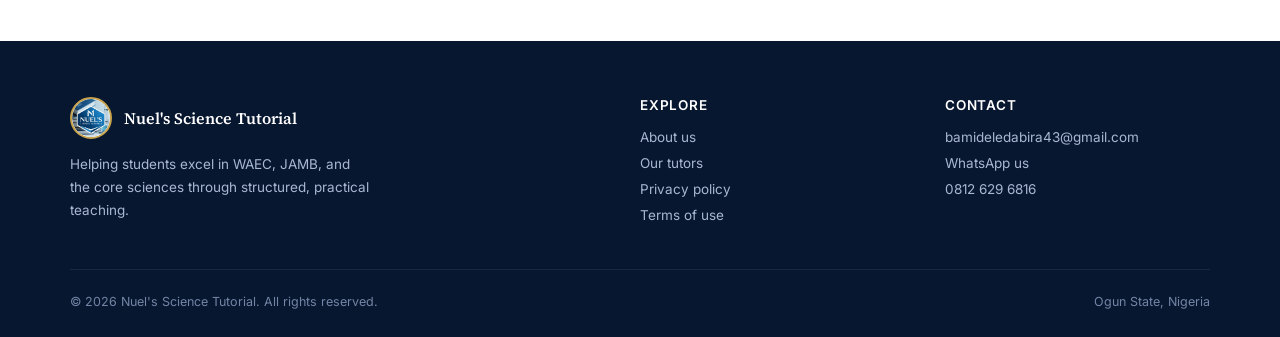
==== commit e26df4ef: "changes the index" ====
--- a/index.html
+++ b/index.html
@@ -350,7 +350,7 @@
   <div class="wrap hero-grid">
     <div>
       <span class="eyebrow">WAEC · JAMB · SSCE Science</span>
-      <h1>Disciplined science tuition, <em>built for results.</em></h1>
+      <h1>Fueling Young Minds, <em>built for results.</em></h1>
       <p class="lead">Nuel's Science Tutorial pairs students with experienced tutors and a structured curriculum to turn WAEC and JAMB preparation into measurable progress — not guesswork.</p>
       <div class="hero-cta">
         <a class="btn" href="https://wa.me/2348126296816?text=Good%20day%2C%20I%27d%20like%20to%20enquire%20about%20Nuel%27s%20Science%20Tutorial.">Chat with us on WhatsApp</a>
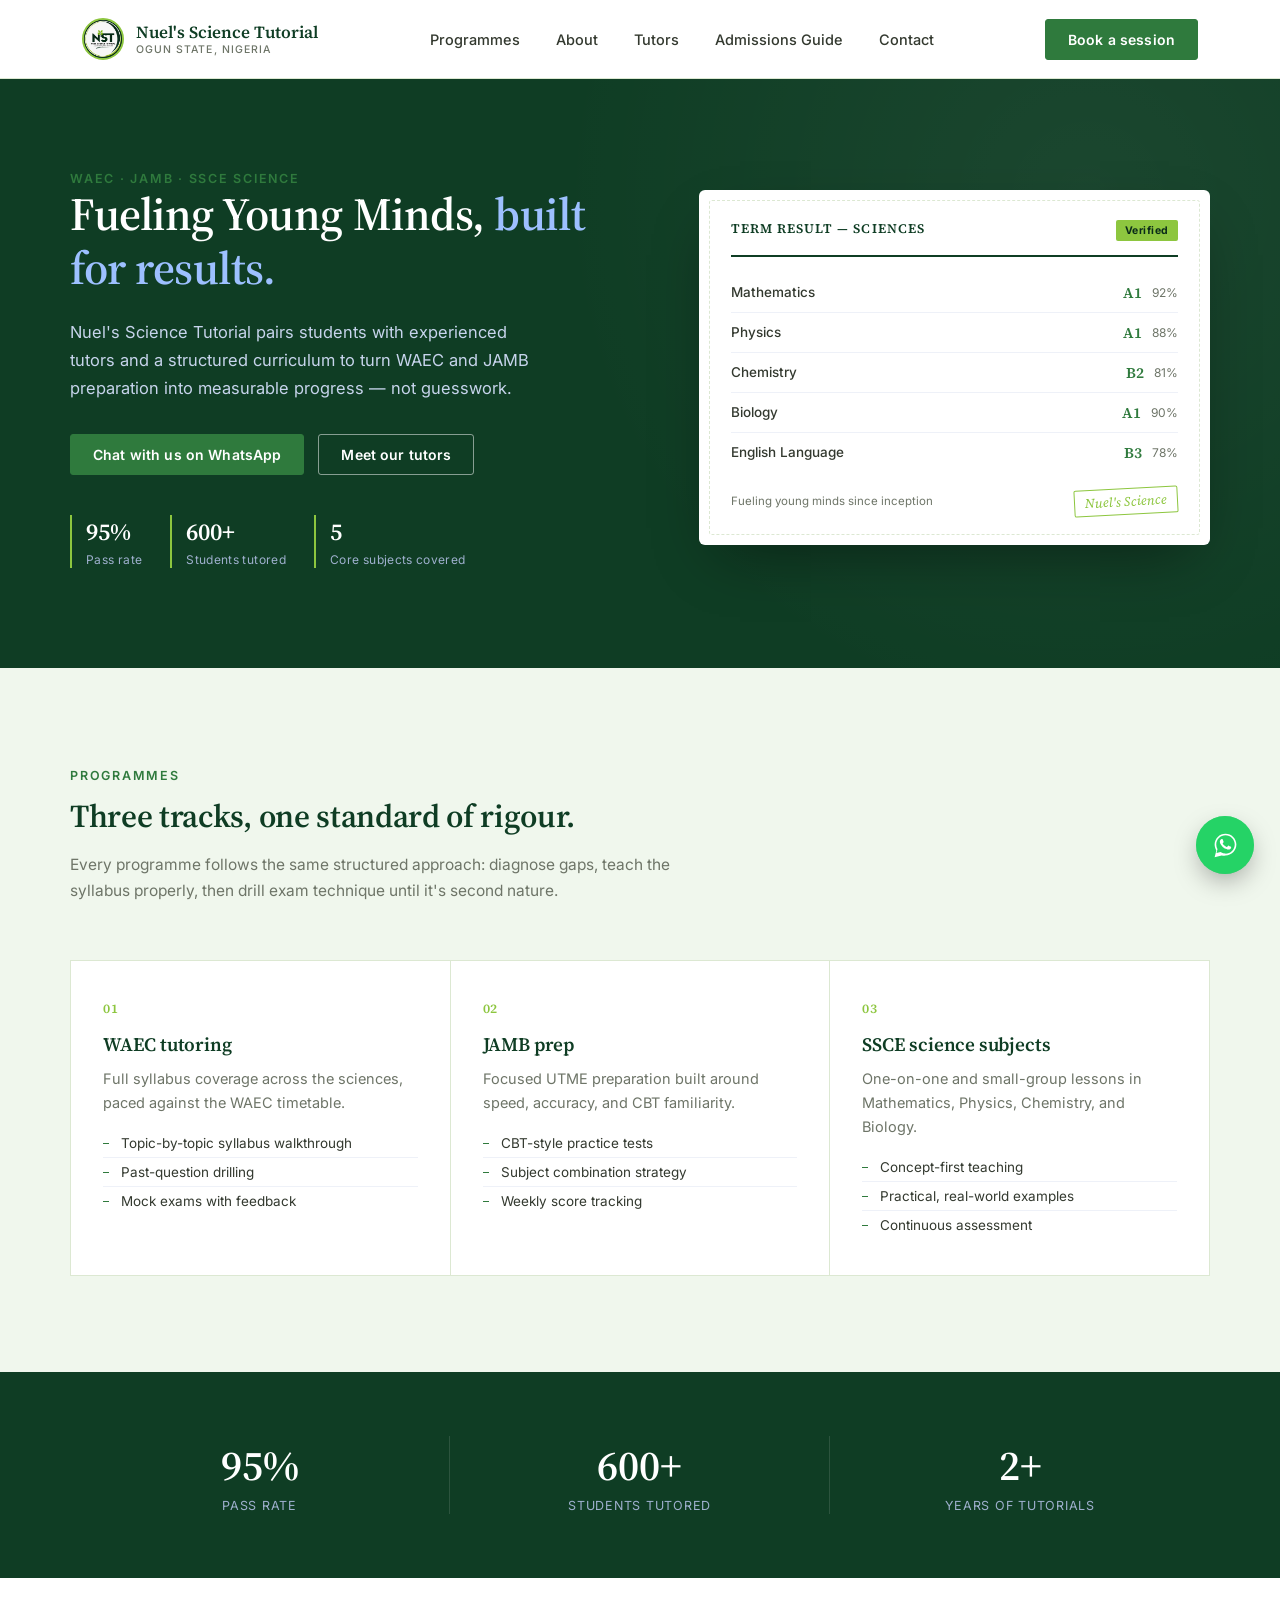
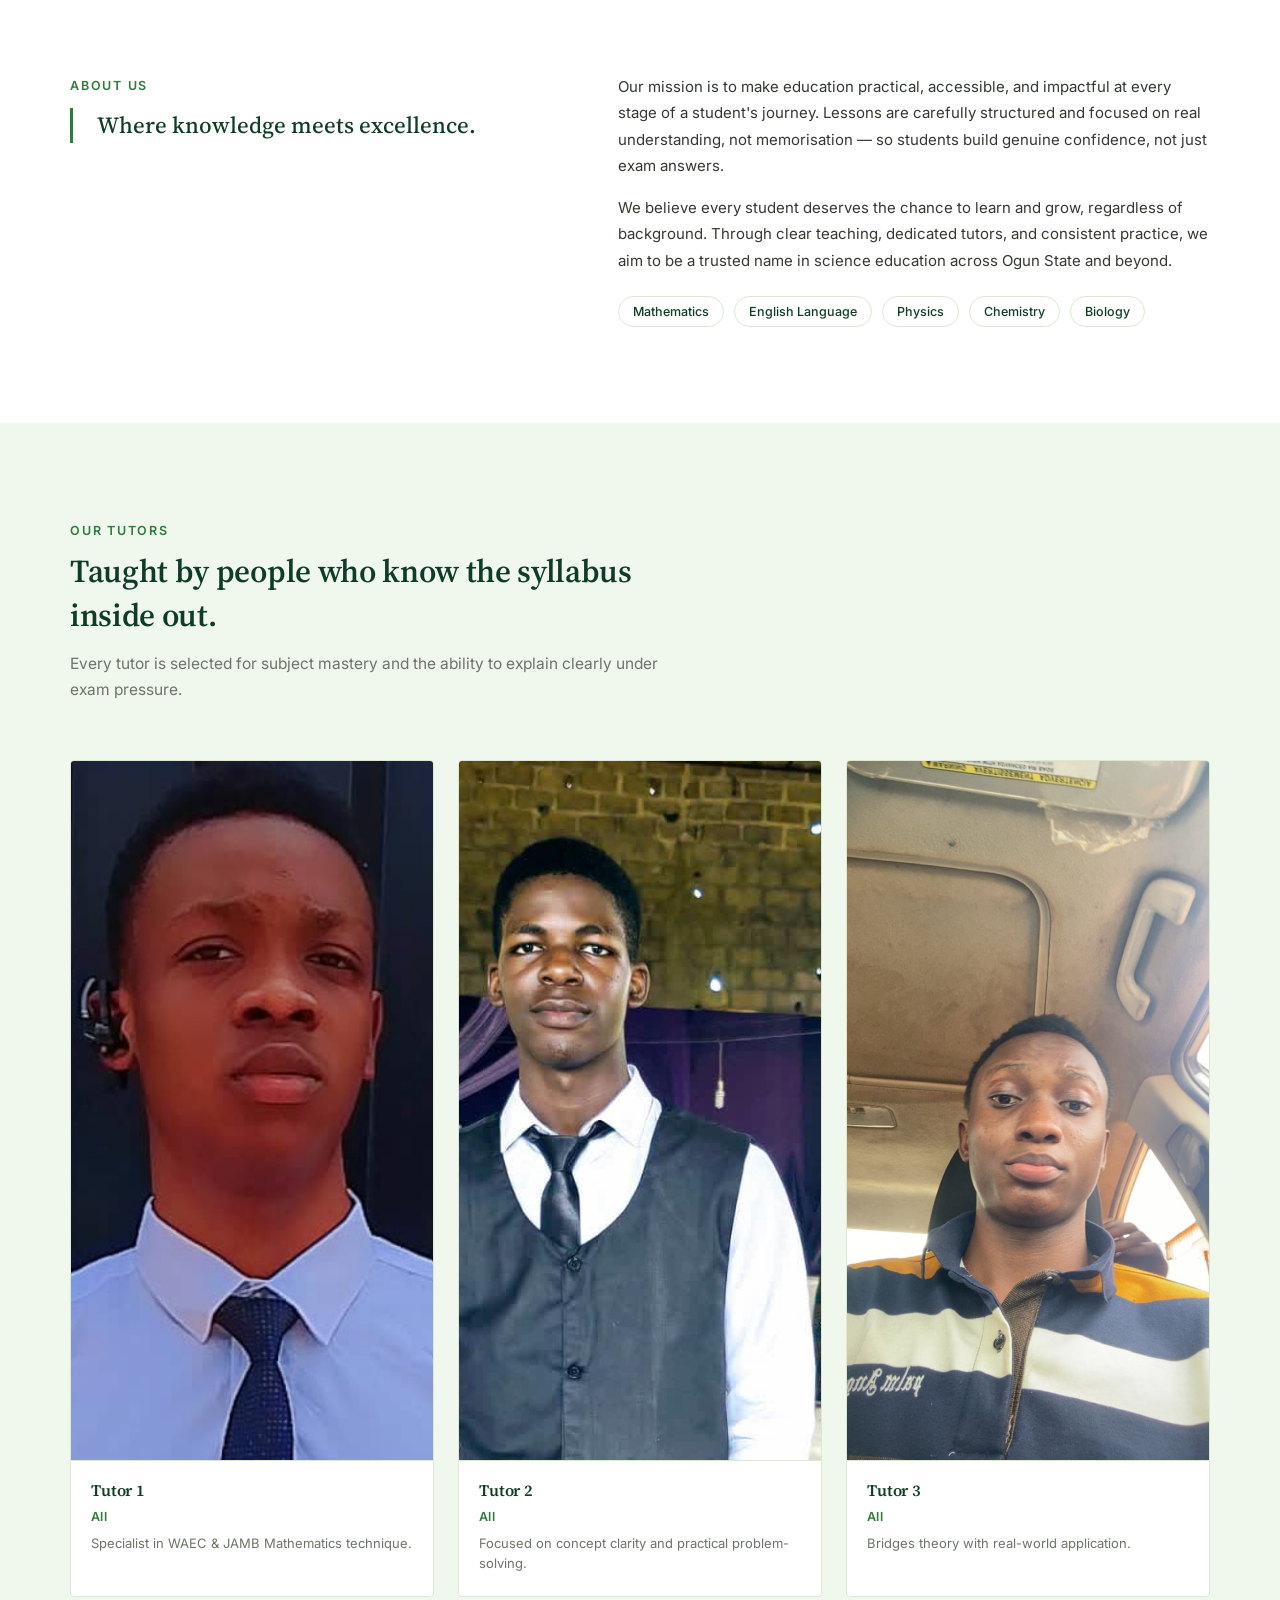
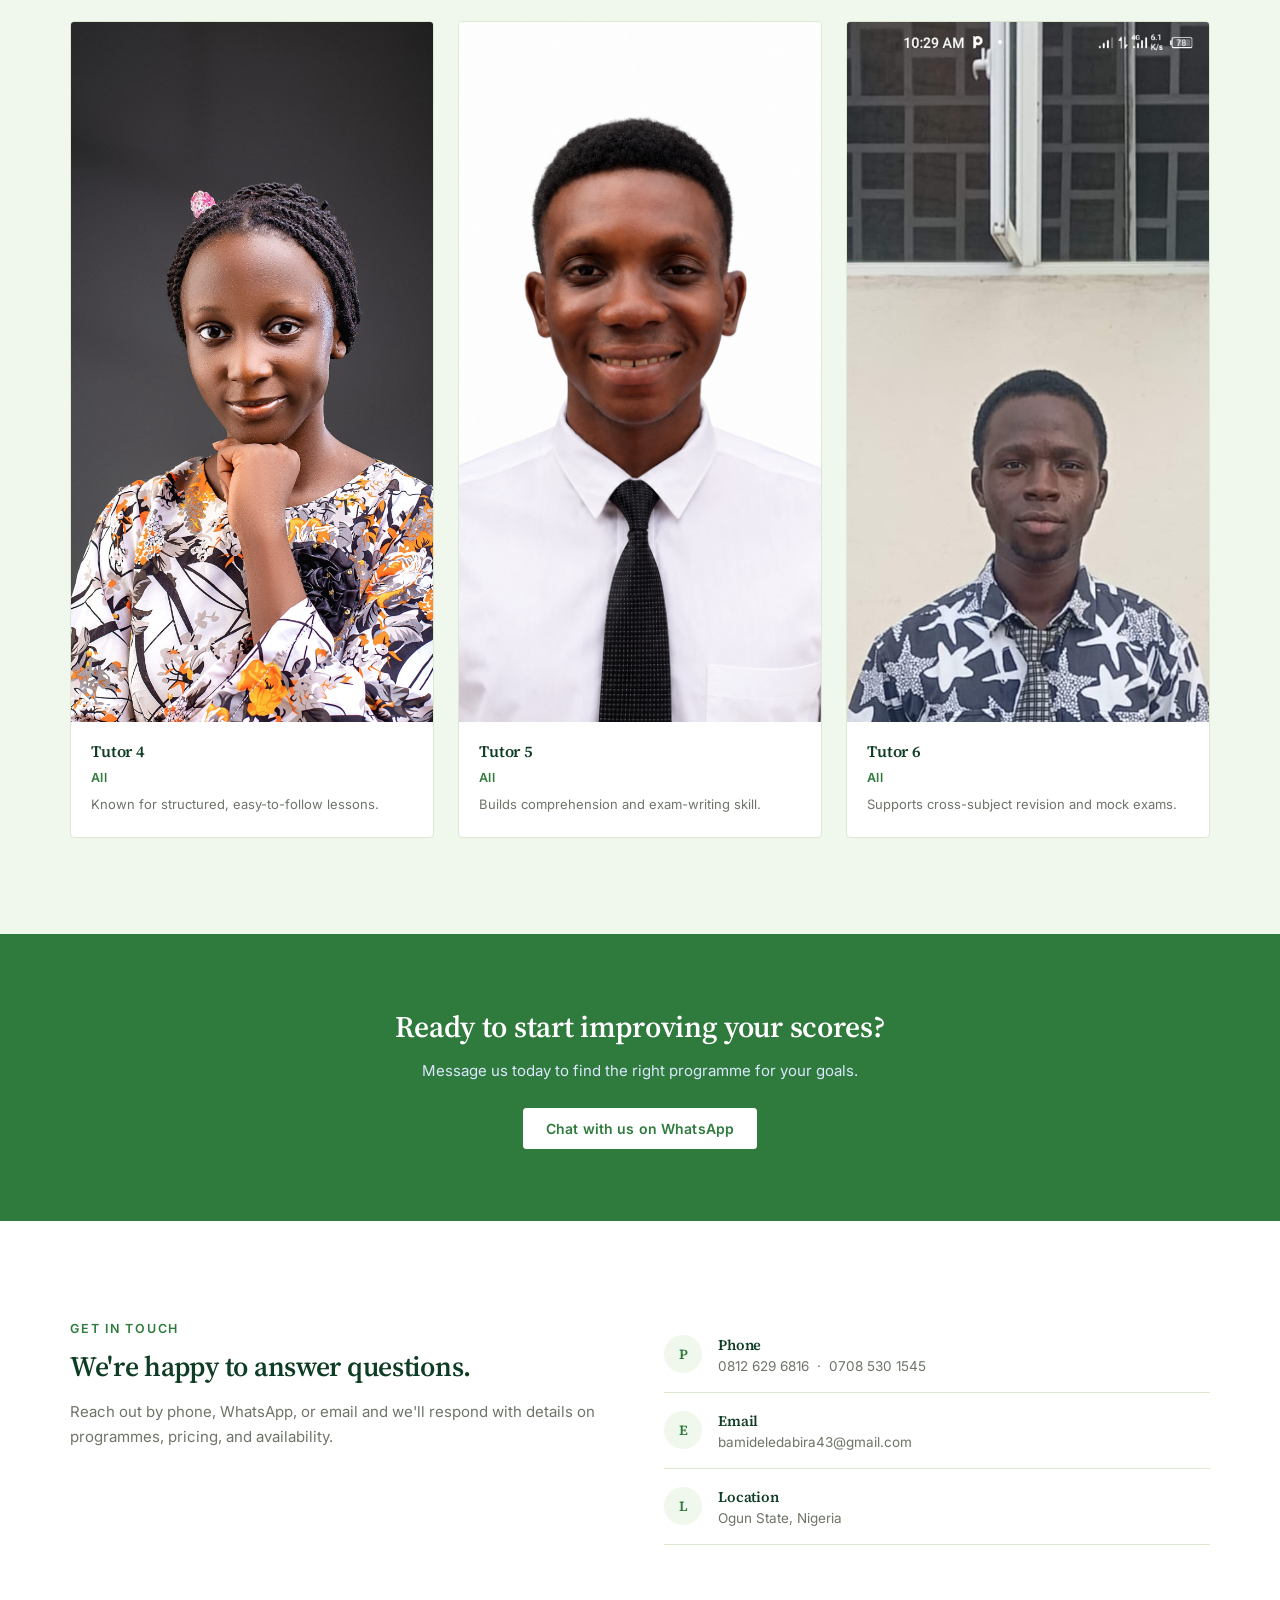
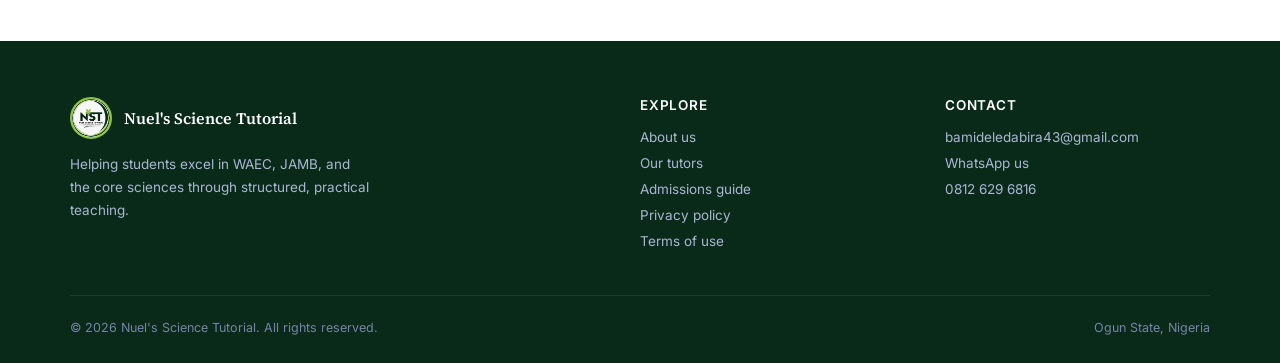
==== commit 041d912e: "updated the files" ====
--- a/index.html
+++ b/index.html
@@ -10,16 +10,16 @@
 <link href="https://fonts.googleapis.com/css2?family=Source+Serif+4:opsz,wght@8..60,400;8..60,500;8..60,600&family=Inter:wght@400;500;600;700&display=swap" rel="stylesheet">
 <style>
   :root{
-    --navy:#0B1F3A;
-    --navy-deep:#081730;
-    --blue:#1E4FBF;
-    --blue-bright:#2C63E0;
-    --ice:#EEF3FC;
+    --navy:#0F3D24;
+    --navy-deep:#0A2A19;
+    --blue:#2F7A3D;
+    --blue-bright:#3F9950;
+    --ice:#F0F7ED;
     --white:#FFFFFF;
-    --slate:#3A4456;
-    --slate-light:#6B7588;
-    --line:#D7E1F4;
-    --gold:#C8A24A;
+    --slate:#33392F;
+    --slate-light:#6E7568;
+    --line:#DCE8D2;
+    --gold:#8DC63F;
   }
   *{margin:0;padding:0;box-sizing:border-box;}
   html{scroll-behavior:smooth;}
@@ -323,6 +323,17 @@
   .hero h1{font-size:23px !important;}
   .brand-name span{display:none;}
 }
+
+/* WhatsApp floating button */
+.wa-float{position:fixed;bottom:26px;right:26px;z-index:300;width:58px;height:58px;border-radius:50%;background:#25D366;display:flex;align-items:center;justify-content:center;box-shadow:0 10px 28px -6px rgba(0,0,0,0.4);transition:transform .2s ease;}
+.wa-float:hover{transform:scale(1.08);}
+.wa-float svg{width:29px;height:29px;fill:#fff;}
+.wa-ring{position:fixed;bottom:26px;right:26px;z-index:299;width:58px;height:58px;border-radius:50%;background:#25D366;opacity:.55;animation:wa-pulse 2.2s ease-out infinite;pointer-events:none;}
+@keyframes wa-pulse{0%{transform:scale(1);opacity:.55;}100%{transform:scale(1.7);opacity:0;}}
+@media (max-width:600px){
+  .wa-float,.wa-ring{width:50px;height:50px;bottom:16px;right:16px;}
+  .wa-float svg{width:25px;height:25px;}
+}
 </style>
 </head>
 <body>
@@ -337,6 +348,7 @@
       <a href="#services">Programmes</a>
       <a href="about.html">About</a>
       <a href="tutors.html">Tutors</a>
+      <a href="admissions.html">Admissions Guide</a>
       <a href="#contact">Contact</a>
     </nav>
     <button class="burger" id="burgerBtn" aria-label="Toggle menu" aria-expanded="false">
@@ -516,6 +528,7 @@
         <ul>
           <li><a href="about.html">About us</a></li>
           <li><a href="tutors.html">Our tutors</a></li>
+          <li><a href="admissions.html">Admissions guide</a></li>
           <li><a href="privacy.html">Privacy policy</a></li>
           <li><a href="terms.html">Terms of use</a></li>
         </ul>
@@ -561,6 +574,10 @@
   });
 </script>
 
+<div class="wa-ring"></div>
+<a class="wa-float" href="https://wa.me/2348126296816?text=Good%20day%2C%20I%27d%20like%20to%20enquire%20about%20Nuel%27s%20Science%20Tutorial." target="_blank" rel="noopener" aria-label="Chat with us on WhatsApp">
+  <svg viewBox="0 0 32 32" xmlns="http://www.w3.org/2000/svg"><path d="M16.001 3C9.373 3 4 8.373 4 15c0 2.386.689 4.611 1.885 6.49L4 29l7.694-1.855A11.94 11.94 0 0 0 16.001 27C22.63 27 28 21.627 28 15S22.63 3 16.001 3Zm0 21.818a9.77 9.77 0 0 1-4.985-1.363l-.358-.213-4.566 1.101 1.124-4.448-.234-.372A9.77 9.77 0 0 1 5.818 15c0-5.615 4.568-10.182 10.183-10.182 5.615 0 10.182 4.567 10.182 10.182 0 5.615-4.567 10.182-10.182 10.182Zm5.6-7.63c-.307-.154-1.816-.897-2.098-1-.281-.103-.486-.154-.69.155-.205.307-.792 1-.972 1.205-.179.205-.358.23-.665.077-.307-.154-1.297-.478-2.47-1.523-.913-.814-1.53-1.82-1.709-2.127-.179-.307-.019-.473.135-.626.139-.138.307-.358.46-.537.154-.18.205-.307.307-.512.103-.205.051-.384-.026-.538-.077-.154-.69-1.663-.946-2.278-.249-.598-.502-.517-.69-.526l-.588-.01a1.13 1.13 0 0 0-.818.384c-.281.307-1.075 1.05-1.075 2.56 0 1.51 1.1 2.97 1.253 3.175.154.205 2.167 3.31 5.25 4.64.734.317 1.306.506 1.752.648.736.234 1.406.201 1.936.122.59-.088 1.816-.742 2.072-1.459.256-.717.256-1.332.18-1.46-.077-.128-.282-.205-.589-.359Z"/></svg>
+</a>
 
 </body>
 </html>
